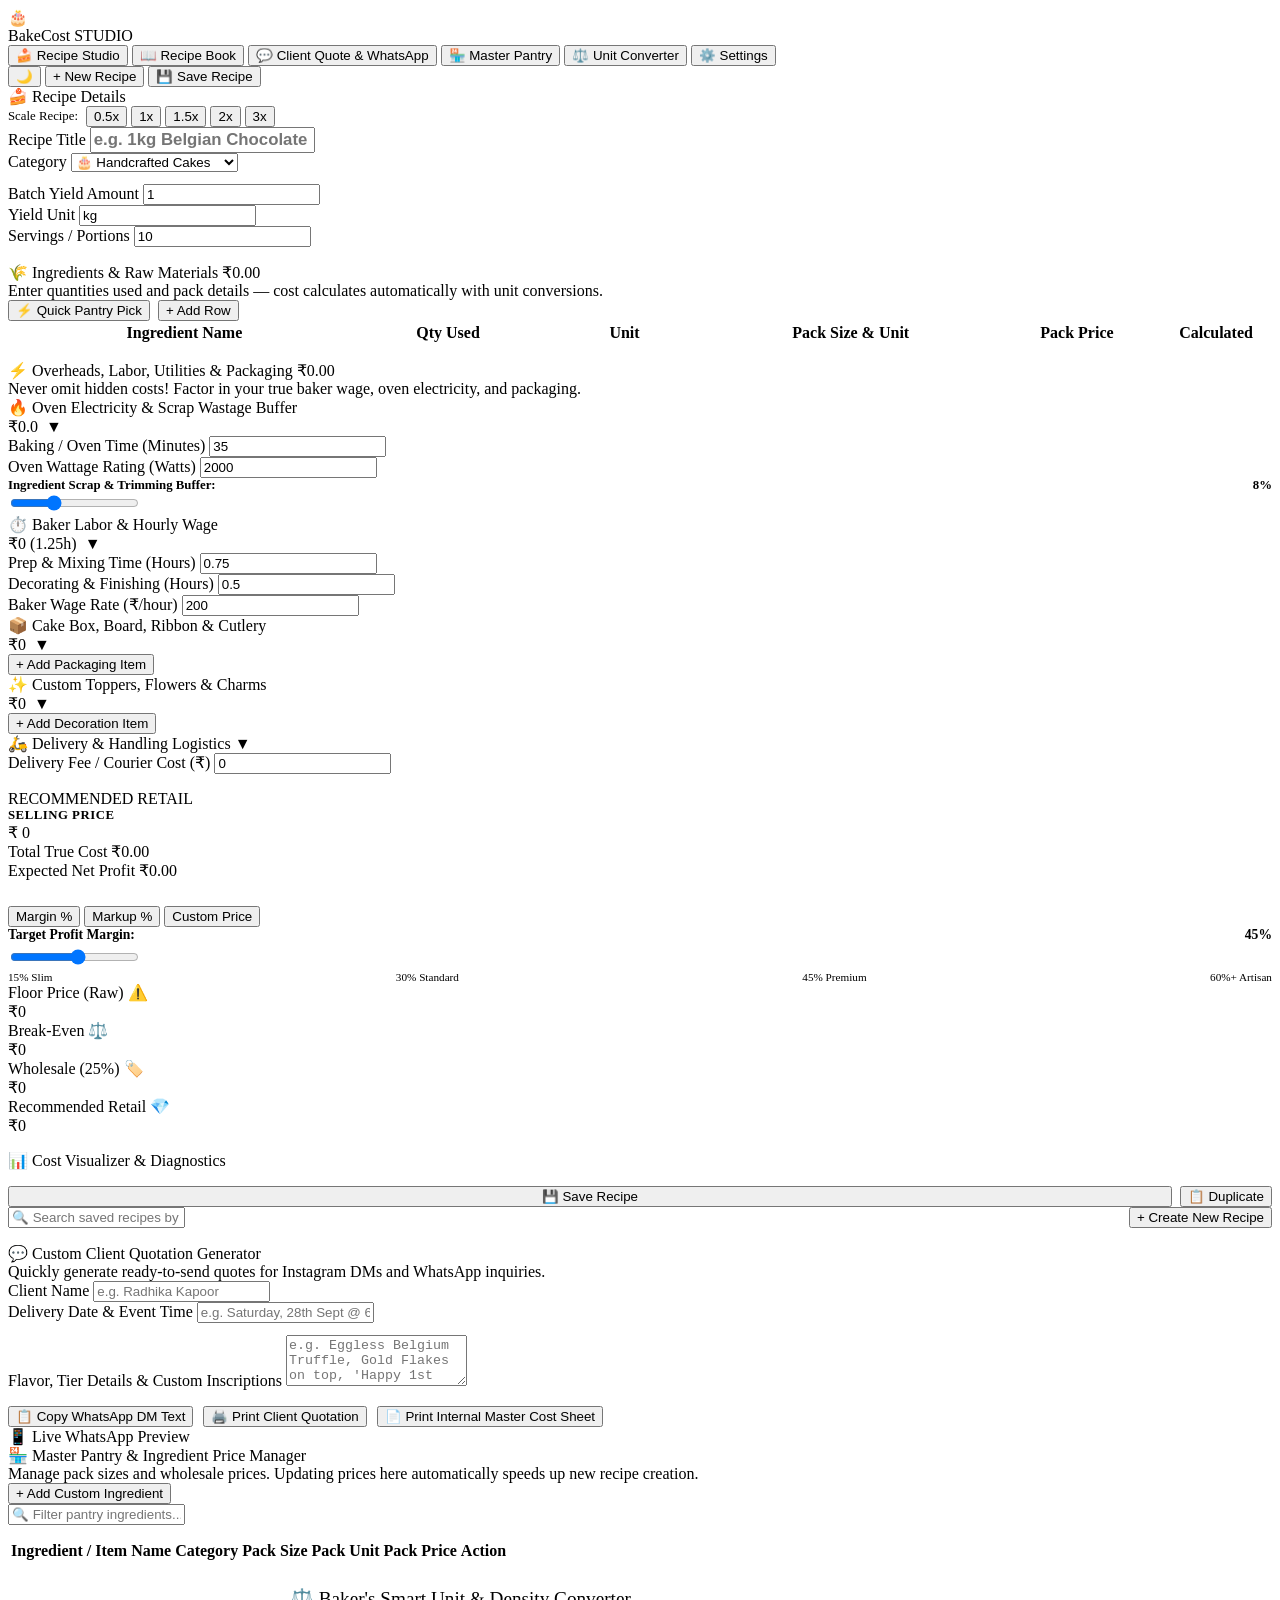
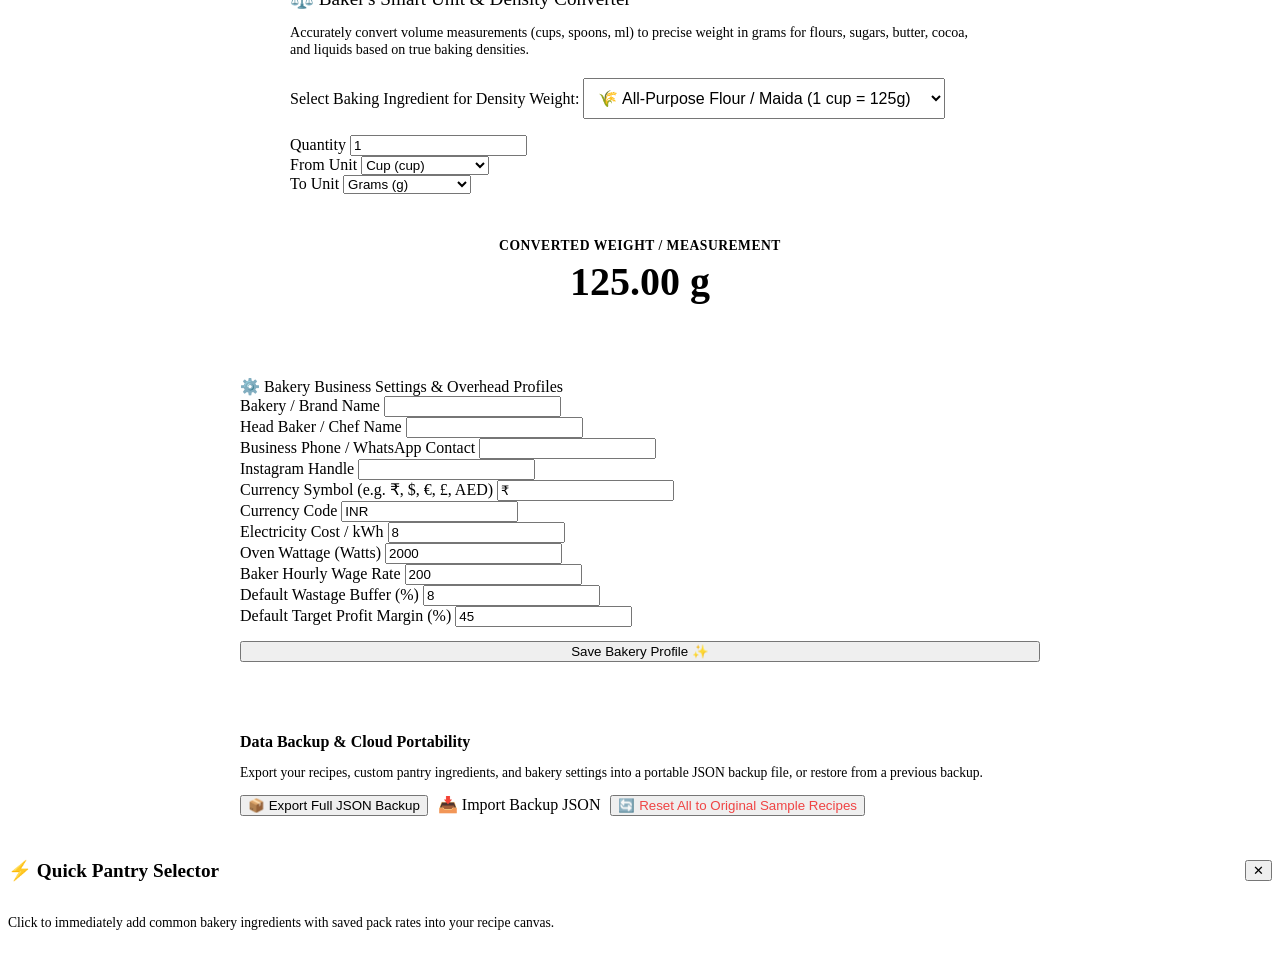
==== dashboard.html @ b23ea41e "Add dashboard.html" ====
<!DOCTYPE html>
<html lang="en">
<head>
  <meta charset="UTF-8">
  <meta name="viewport" content="width=device-width, initial-scale=1.0">
  <title>BakeCost — Smart Costing & Pricing Studio for Home Bakers</title>
  <link rel="stylesheet" href="css/style.css">
  <link rel="stylesheet" href="css/components.css">
  <link rel="stylesheet" href="css/animations.css">
  <link rel="icon" type="image/png" href="assets/icons/icon32.png">
</head>
<body>
  <div class="app-container">
    <!-- Header -->
    <header class="app-header">
      <div class="brand">
        <div class="brand-icon">🎂</div>
        <div>
          <div class="brand-title">
            BakeCost
            <span class="brand-badge">STUDIO</span>
          </div>
        </div>
      </div>

      <!-- Navigation Tabs -->
      <nav class="nav-tabs">
        <button class="nav-tab-btn active" data-tab="studio">🍰 Recipe Studio</button>
        <button class="nav-tab-btn" data-tab="recipes">📖 Recipe Book</button>
        <button class="nav-tab-btn" data-tab="quotes">💬 Client Quote & WhatsApp</button>
        <button class="nav-tab-btn" data-tab="pantry">🏪 Master Pantry</button>
        <button class="nav-tab-btn" data-tab="converter">⚖️ Unit Converter</button>
        <button class="nav-tab-btn" data-tab="settings">⚙️ Settings</button>
      </nav>

      <div class="header-actions">
        <button type="button" class="btn btn-ghost btn-icon" id="theme-toggle-btn" title="Toggle Theme">🌙</button>
        <button type="button" class="btn btn-secondary" id="btn-new-recipe">+ New Recipe</button>
        <button type="button" class="btn btn-primary" id="btn-save-recipe">💾 Save Recipe</button>
      </div>
    </header>

    <!-- Main Content -->
    <main class="app-main">
      
      <!-- TAB 1: STUDIO (2-COLUMN FULL WORKSPACE) -->
      <section id="tab-studio" class="tab-panel active">
        <div class="studio-grid">
          
          <!-- LEFT COLUMN: RECIPE & INGREDIENT & OVERHEAD BUILDER -->
          <div class="studio-left-col">
            
            <!-- Recipe Meta Card -->
            <div class="card" style="margin-bottom: 16px;">
              <div class="card-header">
                <div class="card-title">
                  <span>🍰 Recipe Details</span>
                </div>
                <div style="display: flex; align-items: center; gap: 8px;">
                  <span style="font-size: 0.8rem; color: var(--text-muted);">Scale Recipe:</span>
                  <div class="scale-bar" style="margin-bottom: 0;">
                    <button type="button" class="scale-btn" data-scale="0.5">0.5x</button>
                    <button type="button" class="scale-btn active" data-scale="1">1x</button>
                    <button type="button" class="scale-btn" data-scale="1.5">1.5x</button>
                    <button type="button" class="scale-btn" data-scale="2">2x</button>
                    <button type="button" class="scale-btn" data-scale="3">3x</button>
                  </div>
                </div>
              </div>

              <div class="overhead-grid-2" style="margin-bottom: 12px;">
                <div class="form-group" style="margin-bottom: 0;">
                  <label class="form-label">Recipe Title</label>
                  <input type="text" id="recipe-name-input" class="form-control" style="font-weight: 700; font-size: 1.05rem;" placeholder="e.g. 1kg Belgian Chocolate Truffle Cake">
                </div>
                <div class="form-group" style="margin-bottom: 0;">
                  <label class="form-label">Category</label>
                  <select id="recipe-category-select" class="form-control">
                    <option value="Cakes">🎂 Handcrafted Cakes</option>
                    <option value="Cupcakes">🧁 Gourmet Cupcakes</option>
                    <option value="Brownies">🍫 Brownies & Blondies</option>
                    <option value="Cookies">🍪 Artisanal Cookies</option>
                    <option value="Breads">🍞 Sourdough & Breads</option>
                    <option value="Pastries">🥐 Pastries & Tarts</option>
                    <option value="Custom">✨ Custom Bakes</option>
                  </select>
                </div>
              </div>

              <div class="overhead-grid-3">
                <div class="form-group" style="margin-bottom: 0;">
                  <label class="form-label">Batch Yield Amount</label>
                  <input type="number" step="any" min="0.1" id="recipe-yield-amount" class="form-control" value="1">
                </div>
                <div class="form-group" style="margin-bottom: 0;">
                  <label class="form-label">Yield Unit</label>
                  <input type="text" id="recipe-yield-unit" class="form-control" value="kg" placeholder="e.g. kg, pcs, box">
                </div>
                <div class="form-group" style="margin-bottom: 0;">
                  <label class="form-label">Servings / Portions</label>
                  <input type="number" min="1" id="recipe-servings-count" class="form-control" value="10">
                </div>
              </div>
            </div>

            <!-- Ingredients Table Card -->
            <div class="card" style="margin-bottom: 16px;">
              <div class="card-header">
                <div>
                  <div class="card-title">
                    <span>🌾 Ingredients & Raw Materials</span>
                    <span class="badge badge-primary" id="stat-ingredients-cost">₹0.00</span>
                  </div>
                  <div class="card-subtitle">Enter quantities used and pack details — cost calculates automatically with unit conversions.</div>
                </div>
                <div style="display: flex; gap: 8px;">
                  <button type="button" class="btn btn-secondary btn-sm" id="btn-pantry-picker">⚡ Quick Pantry Pick</button>
                  <button type="button" class="btn btn-primary btn-sm" id="btn-add-ingredient">+ Add Row</button>
                </div>
              </div>

              <div class="ingredient-table-wrapper">
                <table class="ingredient-table">
                  <thead>
                    <tr>
                      <th style="width: 28%;">Ingredient Name</th>
                      <th style="width: 14%;">Qty Used</th>
                      <th style="width: 14%;">Unit</th>
                      <th style="width: 22%;">Pack Size & Unit</th>
                      <th style="width: 14%;">Pack Price</th>
                      <th class="text-right" style="width: 12%;">Calculated</th>
                      <th style="width: 6%;"></th>
                    </tr>
                  </thead>
                  <tbody id="ingredients-table-body"></tbody>
                </table>
              </div>
            </div>

            <!-- Overheads, Baking Energy, Labor & Packaging Accordion -->
            <div class="card" style="margin-bottom: 16px;">
              <div class="card-header">
                <div>
                  <div class="card-title">
                    <span>⚡ Overheads, Labor, Utilities & Packaging</span>
                    <span class="badge badge-gold" id="stat-overhead-cost">₹0.00</span>
                  </div>
                  <div class="card-subtitle">Never omit hidden costs! Factor in your true baker wage, oven electricity, and packaging.</div>
                </div>
              </div>

              <!-- Section 1: Oven Electricity & Wastage -->
              <div class="overhead-section">
                <div class="overhead-header">
                  <span>🔥 Oven Electricity & Scrap Wastage Buffer</span>
                  <div style="display: flex; align-items: center; gap: 8px;">
                    <span class="badge badge-blue" id="energy-cost-badge">₹0.0</span>
                    <span class="toggle-icon">▼</span>
                  </div>
                </div>
                <div class="overhead-content">
                  <div class="overhead-grid-2">
                    <div class="form-group">
                      <label class="form-label">Baking / Oven Time (Minutes)</label>
                      <input type="number" id="overhead-bake-time" class="form-control" value="35">
                    </div>
                    <div class="form-group">
                      <label class="form-label">Oven Wattage Rating (Watts)</label>
                      <input type="number" id="overhead-oven-watt" class="form-control" value="2000">
                    </div>
                  </div>
                  <div class="form-group" style="margin-bottom: 0;">
                    <div style="display: flex; justify-content: space-between; font-size: 0.8rem; font-weight: 600;">
                      <span>Ingredient Scrap & Trimming Buffer:</span>
                      <span id="overhead-wastage-val" style="color: var(--primary);">8%</span>
                    </div>
                    <input type="range" id="overhead-wastage" class="range-slider" min="0" max="25" value="8" step="1">
                  </div>
                </div>
              </div>

              <!-- Section 2: Baker Labor & Hourly Wage -->
              <div class="overhead-section">
                <div class="overhead-header">
                  <span>⏱️ Baker Labor & Hourly Wage</span>
                  <div style="display: flex; align-items: center; gap: 8px;">
                    <span class="badge badge-purple" id="labor-cost-badge">₹0 (1.25h)</span>
                    <span class="toggle-icon">▼</span>
                  </div>
                </div>
                <div class="overhead-content">
                  <div class="overhead-grid-3">
                    <div class="form-group">
                      <label class="form-label">Prep & Mixing Time (Hours)</label>
                      <input type="number" step="0.25" id="overhead-prep-time" class="form-control" value="0.75">
                    </div>
                    <div class="form-group">
                      <label class="form-label">Decorating & Finishing (Hours)</label>
                      <input type="number" step="0.25" id="overhead-dec-time" class="form-control" value="0.5">
                    </div>
                    <div class="form-group">
                      <label class="form-label">Baker Wage Rate (₹/hour)</label>
                      <input type="number" id="overhead-labor-rate" class="form-control" value="200">
                    </div>
                  </div>
                </div>
              </div>

              <!-- Section 3: Packaging & Presentation -->
              <div class="overhead-section">
                <div class="overhead-header">
                  <span>📦 Cake Box, Board, Ribbon & Cutlery</span>
                  <div style="display: flex; align-items: center; gap: 8px;">
                    <span class="badge badge-gold" id="pkg-cost-badge">₹0</span>
                    <span class="toggle-icon">▼</span>
                  </div>
                </div>
                <div class="overhead-content">
                  <div id="packaging-list-container"></div>
                  <button type="button" class="btn btn-secondary btn-sm" id="btn-add-pkg">+ Add Packaging Item</button>
                </div>
              </div>

              <!-- Section 4: Special Decorations & Toppers -->
              <div class="overhead-section">
                <div class="overhead-header">
                  <span>✨ Custom Toppers, Flowers & Charms</span>
                  <div style="display: flex; align-items: center; gap: 8px;">
                    <span class="badge badge-emerald" id="dec-cost-badge">₹0</span>
                    <span class="toggle-icon">▼</span>
                  </div>
                </div>
                <div class="overhead-content">
                  <div id="decorations-list-container"></div>
                  <button type="button" class="btn btn-secondary btn-sm" id="btn-add-dec">+ Add Decoration Item</button>
                </div>
              </div>

              <!-- Section 5: Delivery & Travel Logistics -->
              <div class="overhead-section">
                <div class="overhead-header">
                  <span>🛵 Delivery & Handling Logistics</span>
                  <span class="toggle-icon">▼</span>
                </div>
                <div class="overhead-content">
                  <div class="form-group" style="margin-bottom: 0;">
                    <label class="form-label">Delivery Fee / Courier Cost (₹)</label>
                    <input type="number" id="overhead-delivery-cost" class="form-control" value="0" placeholder="0.00">
                  </div>
                </div>
              </div>

            </div>

          </div>

          <!-- RIGHT COLUMN: PRICING ENGINE, PROFIT MARGINS, CHARTS & INSIGHTS -->
          <div class="studio-right-col" style="position: sticky; top: 75px;">
            
            <!-- Hero Pricing & Profit Strategy Card -->
            <div class="pricing-hero-card" style="margin-bottom: 16px;">
              <div class="badge badge-primary pricing-hero-badge">RECOMMENDED RETAIL</div>
              
              <div style="font-size: 0.8rem; font-weight: 700; color: var(--text-secondary); text-transform: uppercase; letter-spacing: 0.5px;">
                Selling Price
              </div>

              <div class="selling-price-display">
                <span class="price-currency">₹</span>
                <span class="price-number" id="hero-selling-price">0</span>
              </div>

              <div id="hero-price-unit-sub" class="price-unit-sub"></div>

              <!-- Stat Pill Grid -->
              <div class="stat-pill-grid">
                <div class="stat-pill">
                  <span class="stat-pill-label">Total True Cost</span>
                  <span class="stat-pill-value" id="stat-total-cost">₹0.00</span>
                </div>
                <div class="stat-pill">
                  <span class="stat-pill-label">Expected Net Profit</span>
                  <span class="stat-pill-value profit-green" id="stat-net-profit">₹0.00</span>
                </div>
              </div>

              <!-- Profit Margin & Strategy Slider -->
              <div style="margin-top: 14px; border-top: 1px dashed var(--border-color); padding-top: 12px;">
                <div class="strategy-tabs">
                  <button type="button" class="strategy-tab active" data-strategy="margin">Margin %</button>
                  <button type="button" class="strategy-tab" data-strategy="markup">Markup %</button>
                  <button type="button" class="strategy-tab" data-strategy="custom">Custom Price</button>
                </div>

                <div id="strategy-margin-group">
                  <div style="display: flex; justify-content: space-between; font-size: 0.85rem; font-weight: 600; margin-bottom: 4px;">
                    <span>Target Profit Margin:</span>
                    <span id="margin-slider-value" style="color: var(--primary); font-weight: 800;">45%</span>
                  </div>
                  <input type="range" id="margin-slider" class="range-slider" min="5" max="80" value="45" step="1">
                  <div style="display: flex; justify-content: space-between; font-size: 0.7rem; color: var(--text-muted); margin-top: 2px;">
                    <span>15% Slim</span>
                    <span>30% Standard</span>
                    <span>45% Premium</span>
                    <span>60%+ Artisan</span>
                  </div>
                </div>

                <div id="strategy-markup-group" style="display: none;">
                  <div style="display: flex; justify-content: space-between; font-size: 0.85rem; font-weight: 600; margin-bottom: 4px;">
                    <span>Target Markup on Cost:</span>
                    <span id="markup-slider-value" style="color: var(--primary); font-weight: 800;">80%</span>
                  </div>
                  <input type="range" id="markup-slider" class="range-slider" min="10" max="250" value="80" step="5">
                </div>

                <div id="strategy-custom-group" style="display: none;">
                  <div style="display: flex; align-items: center; gap: 8px;">
                    <span style="font-size: 0.85rem; font-weight: 600;">Custom Price:</span>
                    <input type="number" id="custom-price-input" class="form-control" placeholder="₹0.00">
                  </div>
                </div>
              </div>

              <!-- Tiered Price Comparisons -->
              <div class="tiered-price-grid">
                <div class="tier-card">
                  <div class="tier-title"><span>Floor Price (Raw)</span> <span>⚠️</span></div>
                  <div class="tier-price" id="tier-floor-price">₹0</div>
                </div>
                <div class="tier-card">
                  <div class="tier-title"><span>Break-Even</span> <span>⚖️</span></div>
                  <div class="tier-price" id="tier-breakeven-price">₹0</div>
                </div>
                <div class="tier-card">
                  <div class="tier-title"><span>Wholesale (25%)</span> <span>🏷️</span></div>
                  <div class="tier-price" id="tier-wholesale-price">₹0</div>
                </div>
                <div class="tier-card" style="border-color: var(--primary); background: var(--primary-subtle);">
                  <div class="tier-title" style="color: var(--primary);"><span>Recommended Retail</span> <span>💎</span></div>
                  <div class="tier-price" id="tier-retail-price" style="color: var(--primary);">₹0</div>
                </div>
              </div>

            </div>

            <!-- Cost Breakdown Visualizer & Health Diagnostic Card -->
            <div class="card" style="margin-bottom: 16px;">
              <div class="card-header">
                <div class="card-title"><span>📊 Cost Visualizer & Diagnostics</span></div>
              </div>

              <div id="cost-donut-container"></div>
              <div id="margin-gauge-container"></div>
              <div id="business-insights-container"></div>
            </div>

            <!-- Quick Studio Action Buttons -->
            <div style="display: flex; gap: 8px; flex-wrap: wrap;">
              <button type="button" class="btn btn-primary" style="flex: 1;" id="btn-save-recipe">💾 Save Recipe</button>
              <button type="button" class="btn btn-secondary" id="btn-duplicate-recipe">📋 Duplicate</button>
            </div>

          </div>

        </div>
      </section>

      <!-- TAB 2: RECIPE BOOK -->
      <section id="tab-recipes" class="tab-panel">
        <div class="card" style="margin-bottom: 16px;">
          <div style="display: flex; justify-content: space-between; align-items: center; gap: 12px;">
            <input type="text" id="search-recipes-input" class="form-control" style="max-width: 400px;" placeholder="🔍 Search saved recipes by name or category...">
            <button type="button" class="btn btn-primary" id="btn-new-recipe-tab">+ Create New Recipe</button>
          </div>
        </div>
        <div class="recipe-book-grid" id="recipes-grid-container"></div>
      </section>

      <!-- TAB 3: WHATSAPP QUOTE & CLIENT INVOICE -->
      <section id="tab-quotes" class="tab-panel">
        <div class="studio-grid">
          <div class="card">
            <div class="card-header">
              <div class="card-title"><span>💬 Custom Client Quotation Generator</span></div>
              <div class="card-subtitle">Quickly generate ready-to-send quotes for Instagram DMs and WhatsApp inquiries.</div>
            </div>

            <div class="overhead-grid-2" style="margin-bottom: 12px;">
              <div class="form-group">
                <label class="form-label">Client Name</label>
                <input type="text" id="quote-client-name" class="form-control" placeholder="e.g. Radhika Kapoor">
              </div>
              <div class="form-group">
                <label class="form-label">Delivery Date & Event Time</label>
                <input type="text" id="quote-delivery-date" class="form-control" placeholder="e.g. Saturday, 28th Sept @ 6:00 PM">
              </div>
            </div>

            <div class="form-group">
              <label class="form-label">Flavor, Tier Details & Custom Inscriptions</label>
              <textarea id="quote-notes" class="form-control" rows="3" placeholder="e.g. Eggless Belgium Truffle, Gold Flakes on top, 'Happy 1st Birthday Aadhya' chocolate plaque included."></textarea>
            </div>

            <div style="display: flex; gap: 10px; margin-top: 16px; flex-wrap: wrap;">
              <button type="button" class="btn btn-success btn-lg" id="btn-copy-whatsapp">📋 Copy WhatsApp DM Text</button>
              <button type="button" class="btn btn-secondary" id="btn-print-client-quote">🖨️ Print Client Quotation</button>
              <button type="button" class="btn btn-secondary" id="btn-print-cost-sheet">📄 Print Internal Master Cost Sheet</button>
            </div>
          </div>

          <div>
            <div class="card">
              <div class="card-header">
                <div class="card-title"><span>📱 Live WhatsApp Preview</span></div>
              </div>
              <div id="whatsapp-preview-box" class="whatsapp-chat-preview"></div>
            </div>
          </div>
        </div>
      </section>

      <!-- TAB 4: MASTER PANTRY -->
      <section id="tab-pantry" class="tab-panel">
        <div class="card">
          <div class="card-header">
            <div>
              <div class="card-title"><span>🏪 Master Pantry & Ingredient Price Manager</span></div>
              <div class="card-subtitle">Manage pack sizes and wholesale prices. Updating prices here automatically speeds up new recipe creation.</div>
            </div>
            <button type="button" class="btn btn-primary btn-sm" id="btn-add-pantry-custom">+ Add Custom Ingredient</button>
          </div>

          <input type="text" id="search-pantry-input" class="form-control" style="margin-bottom: 14px; max-width: 400px;" placeholder="🔍 Filter pantry ingredients...">

          <div class="ingredient-table-wrapper">
            <table class="ingredient-table">
              <thead>
                <tr>
                  <th>Ingredient / Item Name</th>
                  <th>Category</th>
                  <th>Pack Size</th>
                  <th>Pack Unit</th>
                  <th>Pack Price</th>
                  <th class="text-right">Action</th>
                </tr>
              </thead>
              <tbody id="pantry-manager-tbody"></tbody>
            </table>
          </div>
        </div>
      </section>

      <!-- TAB 5: UNIT CONVERTER -->
      <section id="tab-converter" class="tab-panel">
        <div class="card" style="max-width: 700px; margin: 0 auto; padding: 24px;">
          <div class="card-title" style="font-size: 1.2rem; margin-bottom: 12px;">⚖️ Baker's Smart Unit & Density Converter</div>
          <p style="font-size: 0.88rem; color: var(--text-muted); margin-bottom: 20px;">
            Accurately convert volume measurements (cups, spoons, ml) to precise weight in grams for flours, sugars, butter, cocoa, and liquids based on true baking densities.
          </p>

          <div class="form-group" style="margin-bottom: 16px;">
            <label class="form-label">Select Baking Ingredient for Density Weight:</label>
            <select id="conv-ingredient" class="form-control" style="font-size: 1rem; padding: 10px;">
              <option value="all purpose flour">🌾 All-Purpose Flour / Maida (1 cup = 125g)</option>
              <option value="cake flour">🌾 Cake Flour (1 cup = 115g)</option>
              <option value="almond flour">🌾 Almond Flour (1 cup = 96g)</option>
              <option value="granulated sugar">🍬 Granulated / Castor Sugar (1 cup = 200g)</option>
              <option value="powdered sugar">🍬 Icing / Powdered Sugar (1 cup = 120g)</option>
              <option value="brown sugar">🍬 Brown Sugar (1 cup = 220g)</option>
              <option value="butter">🧈 Butter (1 cup = 227g)</option>
              <option value="cocoa powder">🍫 Cocoa Powder (1 cup = 100g)</option>
              <option value="milk">🥛 Milk / Liquids (1 cup = 240ml)</option>
              <option value="oil">🌻 Neutral Vegetable Oil (1 cup = 218g)</option>
              <option value="baking powder">🧪 Baking Powder (1 tsp = ~4g)</option>
            </select>
          </div>

          <div class="overhead-grid-3" style="align-items: center; margin-bottom: 20px;">
            <div class="form-group" style="margin-bottom: 0;">
              <label class="form-label">Quantity</label>
              <input type="number" id="conv-amount" class="form-control" value="1" step="any">
            </div>
            <div class="form-group" style="margin-bottom: 0;">
              <label class="form-label">From Unit</label>
              <select id="conv-from-unit" class="form-control">
                <option value="cup" selected>Cup (cup)</option>
                <option value="tbsp">Tablespoon (tbsp)</option>
                <option value="tsp">Teaspoon (tsp)</option>
                <option value="g">Grams (g)</option>
                <option value="kg">Kilograms (kg)</option>
                <option value="ml">Milliliters (ml)</option>
                <option value="oz">Ounces (oz)</option>
                <option value="lb">Pounds (lb)</option>
              </select>
            </div>
            <div class="form-group" style="margin-bottom: 0;">
              <label class="form-label">To Unit</label>
              <select id="conv-to-unit" class="form-control">
                <option value="g" selected>Grams (g)</option>
                <option value="cup">Cup (cup)</option>
                <option value="tbsp">Tablespoon (tbsp)</option>
                <option value="tsp">Teaspoon (tsp)</option>
                <option value="ml">Milliliters (ml)</option>
                <option value="oz">Ounces (oz)</option>
              </select>
            </div>
          </div>

          <div style="background: var(--primary-subtle); border: 2px solid var(--primary); border-radius: var(--radius-lg); padding: 24px; text-align: center;">
            <div style="font-size: 0.85rem; color: var(--primary); font-weight: 700; text-transform: uppercase; letter-spacing: 0.5px;">Converted Weight / Measurement</div>
            <div id="conv-result-val" style="font-size: 2.5rem; font-weight: 800; color: var(--primary); font-family: var(--font-heading); margin-top: 4px;">
              125.00 g
            </div>
          </div>
        </div>
      </section>

      <!-- TAB 6: SETTINGS -->
      <section id="tab-settings" class="tab-panel">
        <div class="card" style="max-width: 800px; margin: 0 auto; padding: 24px;">
          <div class="card-header">
            <div class="card-title"><span>⚙️ Bakery Business Settings & Overhead Profiles</span></div>
          </div>

          <form id="bakery-settings-form">
            <div class="overhead-grid-2">
              <div class="form-group">
                <label class="form-label">Bakery / Brand Name</label>
                <input type="text" id="set-bakery-name" class="form-control" required>
              </div>
              <div class="form-group">
                <label class="form-label">Head Baker / Chef Name</label>
                <input type="text" id="set-baker-name" class="form-control">
              </div>
            </div>

            <div class="overhead-grid-2">
              <div class="form-group">
                <label class="form-label">Business Phone / WhatsApp Contact</label>
                <input type="text" id="set-contact-phone" class="form-control">
              </div>
              <div class="form-group">
                <label class="form-label">Instagram Handle</label>
                <input type="text" id="set-instagram" class="form-control">
              </div>
            </div>

            <div class="overhead-grid-2">
              <div class="form-group">
                <label class="form-label">Currency Symbol (e.g. ₹, $, €, £, AED)</label>
                <input type="text" id="set-currency-symbol" class="form-control" value="₹">
              </div>
              <div class="form-group">
                <label class="form-label">Currency Code</label>
                <input type="text" id="set-currency-code" class="form-control" value="INR">
              </div>
            </div>

            <div class="overhead-grid-3">
              <div class="form-group">
                <label class="form-label">Electricity Cost / kWh</label>
                <input type="number" step="any" id="set-electricity-rate" class="form-control" value="8">
              </div>
              <div class="form-group">
                <label class="form-label">Oven Wattage (Watts)</label>
                <input type="number" id="set-oven-wattage" class="form-control" value="2000">
              </div>
              <div class="form-group">
                <label class="form-label">Baker Hourly Wage Rate</label>
                <input type="number" id="set-hourly-rate" class="form-control" value="200">
              </div>
            </div>

            <div class="overhead-grid-2">
              <div class="form-group">
                <label class="form-label">Default Wastage Buffer (%)</label>
                <input type="number" id="set-default-wastage" class="form-control" value="8">
              </div>
              <div class="form-group">
                <label class="form-label">Default Target Profit Margin (%)</label>
                <input type="number" id="set-default-margin" class="form-control" value="45">
              </div>
            </div>

            <button type="submit" class="btn btn-primary btn-lg" style="margin-top: 14px; width: 100%;">Save Bakery Profile ✨</button>
          </form>

          <div style="margin-top: 30px; border-top: 1px solid var(--border-color); padding-top: 20px;">
            <h4 style="margin-bottom: 10px;">Data Backup & Cloud Portability</h4>
            <p style="font-size: 0.85rem; color: var(--text-muted); margin-bottom: 14px;">
              Export your recipes, custom pantry ingredients, and bakery settings into a portable JSON backup file, or restore from a previous backup.
            </p>
            <div style="display: flex; gap: 10px; flex-wrap: wrap;">
              <button type="button" class="btn btn-secondary" id="btn-export-backup">📦 Export Full JSON Backup</button>
              <label class="btn btn-secondary" style="margin-bottom: 0; cursor: pointer;">
                📥 Import Backup JSON
                <input type="file" id="import-file-input" accept=".json" style="display: none;">
              </label>
              <button type="button" class="btn btn-ghost" id="btn-reset-defaults" style="color: #ef4444;">🔄 Reset All to Original Sample Recipes</button>
            </div>
          </div>
        </div>
      </section>

    </main>
  </div>

  <!-- PANTRY PICKER MODAL -->
  <div class="modal-overlay" id="pantry-picker-modal">
    <div class="modal-content">
      <div style="display: flex; justify-content: space-between; align-items: center; margin-bottom: 14px;">
        <h3 style="font-size: 1.2rem;">⚡ Quick Pantry Selector</h3>
        <button type="button" class="btn btn-ghost btn-sm btn-icon" id="btn-close-pantry-modal">✕</button>
      </div>
      <p style="font-size: 0.85rem; color: var(--text-muted); margin-bottom: 14px;">Click to immediately add common bakery ingredients with saved pack rates into your recipe canvas.</p>
      <div id="modal-pantry-list" style="max-height: 420px; overflow-y: auto;"></div>
    </div>
  </div>

  <!-- JavaScript Modules -->
  <script src="js/units.js"></script>
  <script src="js/pantry.js"></script>
  <script src="js/storage.js"></script>
  <script src="js/calculator.js"></script>
  <script src="js/visualizer.js"></script>
  <script src="js/quote-generator.js"></script>
  <script src="js/app.js"></script>
  <script>
    document.getElementById('btn-new-recipe-tab')?.addEventListener('click', () => {
      App.createNewRecipe();
      App.switchTab('studio');
      App.renderStudio();
    });
  </script>
</body>
</html>
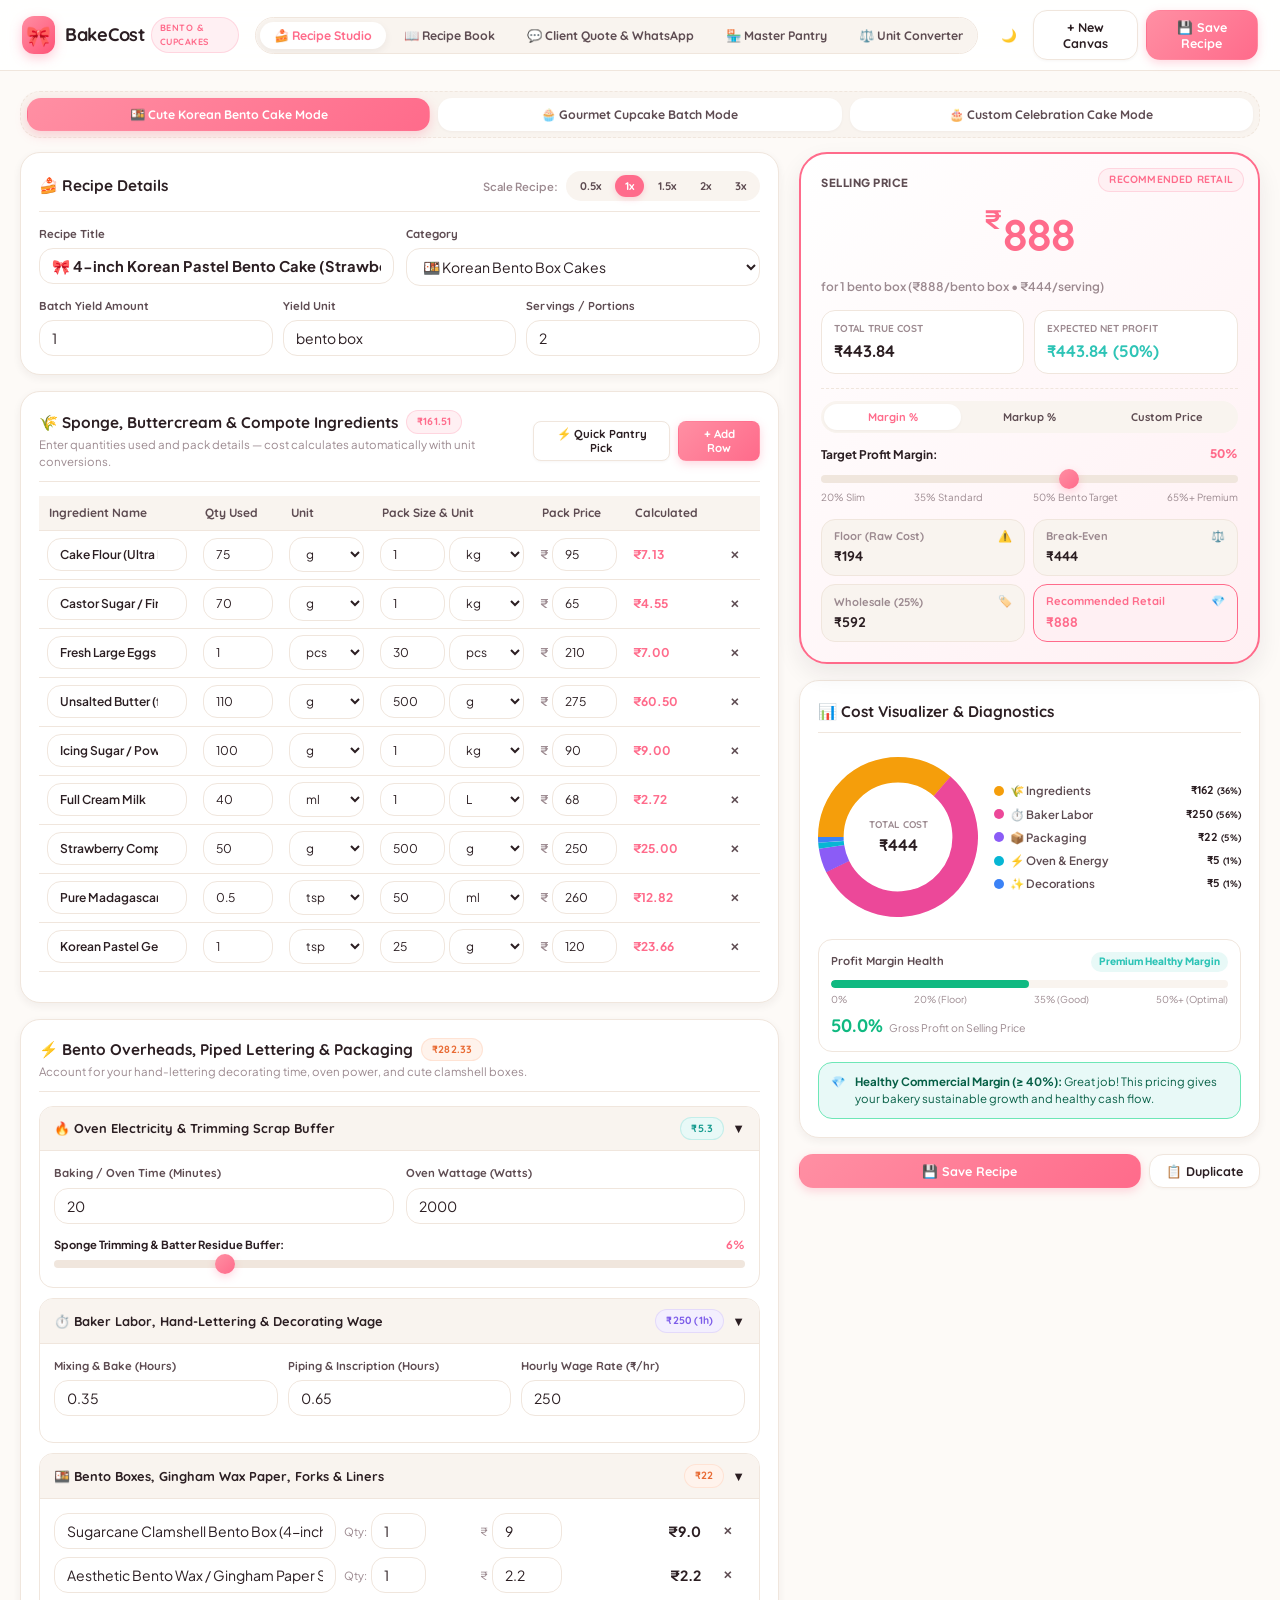
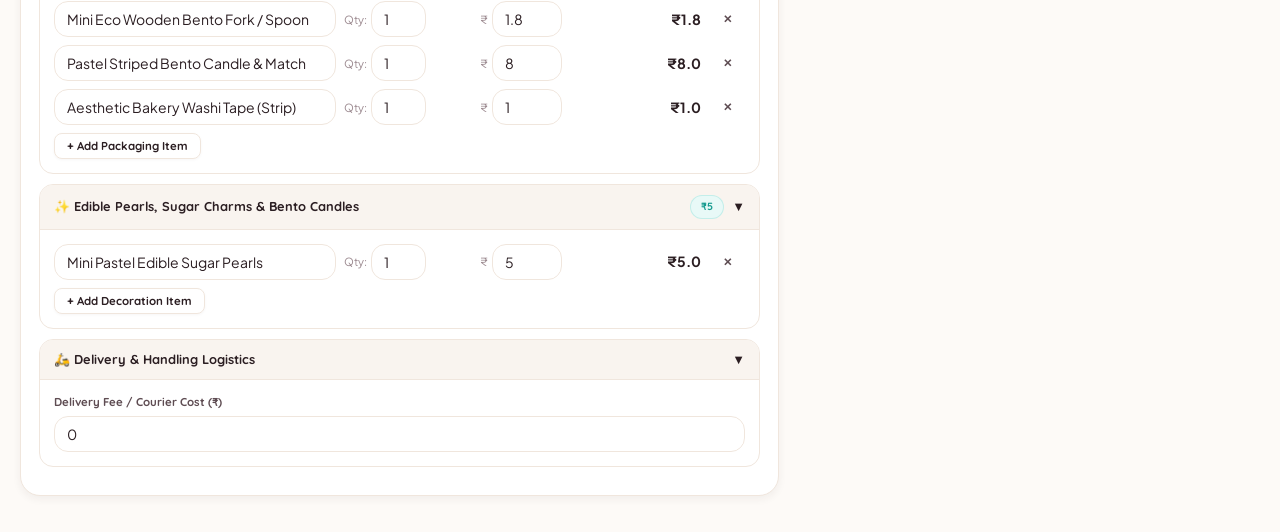
==== commit 21e17cb3: "Add Cute Korean Bento Cake & Cupcake styles, presets, and pastel UI" ====
--- a/dashboard.html
+++ b/dashboard.html
@@ -3,7 +3,7 @@
 <head>
   <meta charset="UTF-8">
   <meta name="viewport" content="width=device-width, initial-scale=1.0">
-  <title>BakeCost — Smart Costing & Pricing Studio for Home Bakers</title>
+  <title>BakeCost — Cute Bento Cake & Cupcake Costing Studio</title>
   <link rel="stylesheet" href="css/style.css">
   <link rel="stylesheet" href="css/components.css">
   <link rel="stylesheet" href="css/animations.css">
@@ -14,11 +14,11 @@
     <!-- Header -->
     <header class="app-header">
       <div class="brand">
-        <div class="brand-icon">🎂</div>
+        <div class="brand-icon">🎀</div>
         <div>
           <div class="brand-title">
             BakeCost
-            <span class="brand-badge">STUDIO</span>
+            <span class="brand-badge">BENTO & CUPCAKES</span>
           </div>
         </div>
       </div>
@@ -35,8 +35,8 @@
 
       <div class="header-actions">
         <button type="button" class="btn btn-ghost btn-icon" id="theme-toggle-btn" title="Toggle Theme">🌙</button>
-        <button type="button" class="btn btn-secondary" id="btn-new-recipe">+ New Recipe</button>
-        <button type="button" class="btn btn-primary" id="btn-save-recipe">💾 Save Recipe</button>
+        <button type="button" class="btn btn-secondary" id="btn-new-recipe">+ New Canvas</button>
+        <button type="button" class="btn btn-primary btn-save-recipe">💾 Save Recipe</button>
       </div>
     </header>
 
@@ -45,6 +45,14 @@
       
       <!-- TAB 1: STUDIO (2-COLUMN FULL WORKSPACE) -->
       <section id="tab-studio" class="tab-panel active">
+        
+        <!-- Style Switcher Presets -->
+        <div class="style-preset-selector">
+          <button type="button" class="style-preset-btn active" data-style="bento">🍱 Cute Korean Bento Cake Mode</button>
+          <button type="button" class="style-preset-btn" data-style="cupcakes">🧁 Gourmet Cupcake Batch Mode</button>
+          <button type="button" class="style-preset-btn" data-style="celebration">🎂 Custom Celebration Cake Mode</button>
+        </div>
+
         <div class="studio-grid">
           
           <!-- LEFT COLUMN: RECIPE & INGREDIENT & OVERHEAD BUILDER -->
@@ -57,7 +65,7 @@
                   <span>🍰 Recipe Details</span>
                 </div>
                 <div style="display: flex; align-items: center; gap: 8px;">
-                  <span style="font-size: 0.8rem; color: var(--text-muted);">Scale Recipe:</span>
+                  <span style="font-size: 0.8rem; color: var(--text-muted); font-weight: 600;">Scale Recipe:</span>
                   <div class="scale-bar" style="margin-bottom: 0;">
                     <button type="button" class="scale-btn" data-scale="0.5">0.5x</button>
                     <button type="button" class="scale-btn active" data-scale="1">1x</button>
@@ -71,18 +79,17 @@
               <div class="overhead-grid-2" style="margin-bottom: 12px;">
                 <div class="form-group" style="margin-bottom: 0;">
                   <label class="form-label">Recipe Title</label>
-                  <input type="text" id="recipe-name-input" class="form-control" style="font-weight: 700; font-size: 1.05rem;" placeholder="e.g. 1kg Belgian Chocolate Truffle Cake">
+                  <input type="text" id="recipe-name-input" class="form-control" style="font-weight: 700; font-size: 1.05rem;" placeholder="e.g. 4-inch Korean Pastel Bento Cake">
                 </div>
                 <div class="form-group" style="margin-bottom: 0;">
                   <label class="form-label">Category</label>
                   <select id="recipe-category-select" class="form-control">
-                    <option value="Cakes">🎂 Handcrafted Cakes</option>
-                    <option value="Cupcakes">🧁 Gourmet Cupcakes</option>
-                    <option value="Brownies">🍫 Brownies & Blondies</option>
+                    <option value="Bento Cakes">🍱 Korean Bento Box Cakes</option>
+                    <option value="Cupcakes">🧁 Gourmet Swirl Cupcakes</option>
+                    <option value="Cakes">🎂 Handcrafted Celebration Cakes</option>
+                    <option value="Brownies">🍫 Fudgy Brownies & Blondies</option>
                     <option value="Cookies">🍪 Artisanal Cookies</option>
-                    <option value="Breads">🍞 Sourdough & Breads</option>
-                    <option value="Pastries">🥐 Pastries & Tarts</option>
-                    <option value="Custom">✨ Custom Bakes</option>
+                    <option value="Custom">✨ Custom Handcrafted Bakes</option>
                   </select>
                 </div>
               </div>
@@ -94,11 +101,11 @@
                 </div>
                 <div class="form-group" style="margin-bottom: 0;">
                   <label class="form-label">Yield Unit</label>
-                  <input type="text" id="recipe-yield-unit" class="form-control" value="kg" placeholder="e.g. kg, pcs, box">
+                  <input type="text" id="recipe-yield-unit" class="form-control" value="bento box" placeholder="e.g. bento box, cupcakes, kg">
                 </div>
                 <div class="form-group" style="margin-bottom: 0;">
                   <label class="form-label">Servings / Portions</label>
-                  <input type="number" min="1" id="recipe-servings-count" class="form-control" value="10">
+                  <input type="number" min="1" id="recipe-servings-count" class="form-control" value="2">
                 </div>
               </div>
             </div>
@@ -108,7 +115,7 @@
               <div class="card-header">
                 <div>
                   <div class="card-title">
-                    <span>🌾 Ingredients & Raw Materials</span>
+                    <span>🌾 Sponge, Buttercream & Compote Ingredients</span>
                     <span class="badge badge-primary" id="stat-ingredients-cost">₹0.00</span>
                   </div>
                   <div class="card-subtitle">Enter quantities used and pack details — cost calculates automatically with unit conversions.</div>
@@ -142,19 +149,19 @@
               <div class="card-header">
                 <div>
                   <div class="card-title">
-                    <span>⚡ Overheads, Labor, Utilities & Packaging</span>
-                    <span class="badge badge-gold" id="stat-overhead-cost">₹0.00</span>
-                  </div>
-                  <div class="card-subtitle">Never omit hidden costs! Factor in your true baker wage, oven electricity, and packaging.</div>
+                    <span>⚡ Bento Overheads, Piped Lettering & Packaging</span>
+                    <span class="badge badge-peach" id="stat-overhead-cost">₹0.00</span>
+                  </div>
+                  <div class="card-subtitle">Account for your hand-lettering decorating time, oven power, and cute clamshell boxes.</div>
                 </div>
               </div>
 
               <!-- Section 1: Oven Electricity & Wastage -->
               <div class="overhead-section">
                 <div class="overhead-header">
-                  <span>🔥 Oven Electricity & Scrap Wastage Buffer</span>
+                  <span>🔥 Oven Electricity & Trimming Scrap Buffer</span>
                   <div style="display: flex; align-items: center; gap: 8px;">
-                    <span class="badge badge-blue" id="energy-cost-badge">₹0.0</span>
+                    <span class="badge badge-mint" id="energy-cost-badge">₹0.0</span>
                     <span class="toggle-icon">▼</span>
                   </div>
                 </div>
@@ -162,19 +169,19 @@
                   <div class="overhead-grid-2">
                     <div class="form-group">
                       <label class="form-label">Baking / Oven Time (Minutes)</label>
-                      <input type="number" id="overhead-bake-time" class="form-control" value="35">
+                      <input type="number" id="overhead-bake-time" class="form-control" value="20">
                     </div>
                     <div class="form-group">
-                      <label class="form-label">Oven Wattage Rating (Watts)</label>
+                      <label class="form-label">Oven Wattage (Watts)</label>
                       <input type="number" id="overhead-oven-watt" class="form-control" value="2000">
                     </div>
                   </div>
                   <div class="form-group" style="margin-bottom: 0;">
-                    <div style="display: flex; justify-content: space-between; font-size: 0.8rem; font-weight: 600;">
-                      <span>Ingredient Scrap & Trimming Buffer:</span>
-                      <span id="overhead-wastage-val" style="color: var(--primary);">8%</span>
+                    <div style="display: flex; justify-content: space-between; font-size: 0.8rem; font-weight: 700;">
+                      <span>Sponge Trimming & Batter Residue Buffer:</span>
+                      <span id="overhead-wastage-val" style="color: var(--primary);">6%</span>
                     </div>
-                    <input type="range" id="overhead-wastage" class="range-slider" min="0" max="25" value="8" step="1">
+                    <input type="range" id="overhead-wastage" class="range-slider" min="0" max="25" value="6" step="1">
                   </div>
                 </div>
               </div>
@@ -182,36 +189,36 @@
               <!-- Section 2: Baker Labor & Hourly Wage -->
               <div class="overhead-section">
                 <div class="overhead-header">
-                  <span>⏱️ Baker Labor & Hourly Wage</span>
+                  <span>⏱️ Baker Labor, Hand-Lettering & Decorating Wage</span>
                   <div style="display: flex; align-items: center; gap: 8px;">
-                    <span class="badge badge-purple" id="labor-cost-badge">₹0 (1.25h)</span>
+                    <span class="badge badge-lavender" id="labor-cost-badge">₹0</span>
                     <span class="toggle-icon">▼</span>
                   </div>
                 </div>
                 <div class="overhead-content">
                   <div class="overhead-grid-3">
                     <div class="form-group">
-                      <label class="form-label">Prep & Mixing Time (Hours)</label>
-                      <input type="number" step="0.25" id="overhead-prep-time" class="form-control" value="0.75">
+                      <label class="form-label">Mixing & Bake (Hours)</label>
+                      <input type="number" step="0.25" id="overhead-prep-time" class="form-control" value="0.35">
                     </div>
                     <div class="form-group">
-                      <label class="form-label">Decorating & Finishing (Hours)</label>
-                      <input type="number" step="0.25" id="overhead-dec-time" class="form-control" value="0.5">
+                      <label class="form-label">Piping & Inscription (Hours)</label>
+                      <input type="number" step="0.25" id="overhead-dec-time" class="form-control" value="0.65">
                     </div>
                     <div class="form-group">
-                      <label class="form-label">Baker Wage Rate (₹/hour)</label>
-                      <input type="number" id="overhead-labor-rate" class="form-control" value="200">
+                      <label class="form-label">Hourly Wage Rate (₹/hr)</label>
+                      <input type="number" id="overhead-labor-rate" class="form-control" value="250">
                     </div>
                   </div>
                 </div>
               </div>
 
-              <!-- Section 3: Packaging & Presentation -->
+              <!-- Section 3: Bento Box & Cupcake Packaging -->
               <div class="overhead-section">
                 <div class="overhead-header">
-                  <span>📦 Cake Box, Board, Ribbon & Cutlery</span>
+                  <span>🍱 Bento Boxes, Gingham Wax Paper, Forks & Liners</span>
                   <div style="display: flex; align-items: center; gap: 8px;">
-                    <span class="badge badge-gold" id="pkg-cost-badge">₹0</span>
+                    <span class="badge badge-peach" id="pkg-cost-badge">₹0</span>
                     <span class="toggle-icon">▼</span>
                   </div>
                 </div>
@@ -221,12 +228,12 @@
                 </div>
               </div>
 
-              <!-- Section 4: Special Decorations & Toppers -->
+              <!-- Section 4: Special Decorations, Pearls & Bento Candles -->
               <div class="overhead-section">
                 <div class="overhead-header">
-                  <span>✨ Custom Toppers, Flowers & Charms</span>
+                  <span>✨ Edible Pearls, Sugar Charms & Bento Candles</span>
                   <div style="display: flex; align-items: center; gap: 8px;">
-                    <span class="badge badge-emerald" id="dec-cost-badge">₹0</span>
+                    <span class="badge badge-mint" id="dec-cost-badge">₹0</span>
                     <span class="toggle-icon">▼</span>
                   </div>
                 </div>
@@ -261,7 +268,7 @@
             <div class="pricing-hero-card" style="margin-bottom: 16px;">
               <div class="badge badge-primary pricing-hero-badge">RECOMMENDED RETAIL</div>
               
-              <div style="font-size: 0.8rem; font-weight: 700; color: var(--text-secondary); text-transform: uppercase; letter-spacing: 0.5px;">
+              <div style="font-size: 0.8rem; font-weight: 800; color: var(--text-secondary); text-transform: uppercase; letter-spacing: 0.5px;">
                 Selling Price
               </div>
 
@@ -293,30 +300,30 @@
                 </div>
 
                 <div id="strategy-margin-group">
-                  <div style="display: flex; justify-content: space-between; font-size: 0.85rem; font-weight: 600; margin-bottom: 4px;">
+                  <div style="display: flex; justify-content: space-between; font-size: 0.85rem; font-weight: 700; margin-bottom: 4px;">
                     <span>Target Profit Margin:</span>
-                    <span id="margin-slider-value" style="color: var(--primary); font-weight: 800;">45%</span>
-                  </div>
-                  <input type="range" id="margin-slider" class="range-slider" min="5" max="80" value="45" step="1">
+                    <span id="margin-slider-value" style="color: var(--primary); font-weight: 800;">50%</span>
+                  </div>
+                  <input type="range" id="margin-slider" class="range-slider" min="5" max="80" value="50" step="1">
                   <div style="display: flex; justify-content: space-between; font-size: 0.7rem; color: var(--text-muted); margin-top: 2px;">
-                    <span>15% Slim</span>
-                    <span>30% Standard</span>
-                    <span>45% Premium</span>
-                    <span>60%+ Artisan</span>
+                    <span>20% Slim</span>
+                    <span>35% Standard</span>
+                    <span>50% Bento Target</span>
+                    <span>65%+ Premium</span>
                   </div>
                 </div>
 
                 <div id="strategy-markup-group" style="display: none;">
-                  <div style="display: flex; justify-content: space-between; font-size: 0.85rem; font-weight: 600; margin-bottom: 4px;">
+                  <div style="display: flex; justify-content: space-between; font-size: 0.85rem; font-weight: 700; margin-bottom: 4px;">
                     <span>Target Markup on Cost:</span>
-                    <span id="markup-slider-value" style="color: var(--primary); font-weight: 800;">80%</span>
-                  </div>
-                  <input type="range" id="markup-slider" class="range-slider" min="10" max="250" value="80" step="5">
+                    <span id="markup-slider-value" style="color: var(--primary); font-weight: 800;">100%</span>
+                  </div>
+                  <input type="range" id="markup-slider" class="range-slider" min="10" max="250" value="100" step="5">
                 </div>
 
                 <div id="strategy-custom-group" style="display: none;">
                   <div style="display: flex; align-items: center; gap: 8px;">
-                    <span style="font-size: 0.85rem; font-weight: 600;">Custom Price:</span>
+                    <span style="font-size: 0.85rem; font-weight: 700;">Custom Price:</span>
                     <input type="number" id="custom-price-input" class="form-control" placeholder="₹0.00">
                   </div>
                 </div>
@@ -325,7 +332,7 @@
               <!-- Tiered Price Comparisons -->
               <div class="tiered-price-grid">
                 <div class="tier-card">
-                  <div class="tier-title"><span>Floor Price (Raw)</span> <span>⚠️</span></div>
+                  <div class="tier-title"><span>Floor (Raw Cost)</span> <span>⚠️</span></div>
                   <div class="tier-price" id="tier-floor-price">₹0</div>
                 </div>
                 <div class="tier-card">
@@ -336,7 +343,7 @@
                   <div class="tier-title"><span>Wholesale (25%)</span> <span>🏷️</span></div>
                   <div class="tier-price" id="tier-wholesale-price">₹0</div>
                 </div>
-                <div class="tier-card" style="border-color: var(--primary); background: var(--primary-subtle);">
+                <div class="tier-card" style="border-color: var(--primary); background: var(--bento-pink-bg);">
                   <div class="tier-title" style="color: var(--primary);"><span>Recommended Retail</span> <span>💎</span></div>
                   <div class="tier-price" id="tier-retail-price" style="color: var(--primary);">₹0</div>
                 </div>
@@ -357,8 +364,8 @@
 
             <!-- Quick Studio Action Buttons -->
             <div style="display: flex; gap: 8px; flex-wrap: wrap;">
-              <button type="button" class="btn btn-primary" style="flex: 1;" id="btn-save-recipe">💾 Save Recipe</button>
-              <button type="button" class="btn btn-secondary" id="btn-duplicate-recipe">📋 Duplicate</button>
+              <button type="button" class="btn btn-primary btn-save-recipe" style="flex: 1;">💾 Save Recipe</button>
+              <button type="button" class="btn btn-secondary btn-duplicate-recipe">📋 Duplicate</button>
             </div>
 
           </div>
@@ -370,7 +377,7 @@
       <section id="tab-recipes" class="tab-panel">
         <div class="card" style="margin-bottom: 16px;">
           <div style="display: flex; justify-content: space-between; align-items: center; gap: 12px;">
-            <input type="text" id="search-recipes-input" class="form-control" style="max-width: 400px;" placeholder="🔍 Search saved recipes by name or category...">
+            <input type="text" id="search-recipes-input" class="form-control" style="max-width: 400px;" placeholder="🔍 Search bento cakes, cupcakes and recipes...">
             <button type="button" class="btn btn-primary" id="btn-new-recipe-tab">+ Create New Recipe</button>
           </div>
         </div>
@@ -383,23 +390,23 @@
           <div class="card">
             <div class="card-header">
               <div class="card-title"><span>💬 Custom Client Quotation Generator</span></div>
-              <div class="card-subtitle">Quickly generate ready-to-send quotes for Instagram DMs and WhatsApp inquiries.</div>
+              <div class="card-subtitle">Quickly generate ready-to-send quotes for Instagram DMs and WhatsApp inquiries with custom message piping.</div>
             </div>
 
             <div class="overhead-grid-2" style="margin-bottom: 12px;">
               <div class="form-group">
                 <label class="form-label">Client Name</label>
-                <input type="text" id="quote-client-name" class="form-control" placeholder="e.g. Radhika Kapoor">
+                <input type="text" id="quote-client-name" class="form-control" placeholder="e.g. Jenny Kim">
               </div>
               <div class="form-group">
                 <label class="form-label">Delivery Date & Event Time</label>
-                <input type="text" id="quote-delivery-date" class="form-control" placeholder="e.g. Saturday, 28th Sept @ 6:00 PM">
+                <input type="text" id="quote-delivery-date" class="form-control" placeholder="e.g. Saturday, 28th Sept @ 5:00 PM">
               </div>
             </div>
 
             <div class="form-group">
-              <label class="form-label">Flavor, Tier Details & Custom Inscriptions</label>
-              <textarea id="quote-notes" class="form-control" rows="3" placeholder="e.g. Eggless Belgium Truffle, Gold Flakes on top, 'Happy 1st Birthday Aadhya' chocolate plaque included."></textarea>
+              <label class="form-label">💌 Custom Piped Lettering / Inscription on Bento Cake</label>
+              <textarea id="quote-notes" class="form-control" rows="3" placeholder="e.g. 'Happy 21st Minji' in pastel lilac with vintage shell border and matching heart candles."></textarea>
             </div>
 
             <div style="display: flex; gap: 10px; margin-top: 16px; flex-wrap: wrap;">
@@ -425,19 +432,19 @@
         <div class="card">
           <div class="card-header">
             <div>
-              <div class="card-title"><span>🏪 Master Pantry & Ingredient Price Manager</span></div>
-              <div class="card-subtitle">Manage pack sizes and wholesale prices. Updating prices here automatically speeds up new recipe creation.</div>
-            </div>
-            <button type="button" class="btn btn-primary btn-sm" id="btn-add-pantry-custom">+ Add Custom Ingredient</button>
-          </div>
-
-          <input type="text" id="search-pantry-input" class="form-control" style="margin-bottom: 14px; max-width: 400px;" placeholder="🔍 Filter pantry ingredients...">
+              <div class="card-title"><span>🏪 Master Pantry & Bento Supply Database</span></div>
+              <div class="card-subtitle">Manage pack sizes and wholesale prices for clamshell boxes, wax papers, tulip liners, and ingredients.</div>
+            </div>
+            <button type="button" class="btn btn-primary btn-sm" id="btn-add-pantry-custom">+ Add Custom Item</button>
+          </div>
+
+          <input type="text" id="search-pantry-input" class="form-control" style="margin-bottom: 14px; max-width: 400px;" placeholder="🔍 Filter pantry supplies...">
 
           <div class="ingredient-table-wrapper">
             <table class="ingredient-table">
               <thead>
                 <tr>
-                  <th>Ingredient / Item Name</th>
+                  <th>Ingredient / Packaging Item Name</th>
                   <th>Category</th>
                   <th>Pack Size</th>
                   <th>Pack Unit</th>
@@ -462,8 +469,8 @@
           <div class="form-group" style="margin-bottom: 16px;">
             <label class="form-label">Select Baking Ingredient for Density Weight:</label>
             <select id="conv-ingredient" class="form-control" style="font-size: 1rem; padding: 10px;">
+              <option value="cake flour">🌾 Cake Flour / Ultra Fine (1 cup = 115g)</option>
               <option value="all purpose flour">🌾 All-Purpose Flour / Maida (1 cup = 125g)</option>
-              <option value="cake flour">🌾 Cake Flour (1 cup = 115g)</option>
               <option value="almond flour">🌾 Almond Flour (1 cup = 96g)</option>
               <option value="granulated sugar">🍬 Granulated / Castor Sugar (1 cup = 200g)</option>
               <option value="powdered sugar">🍬 Icing / Powdered Sugar (1 cup = 120g)</option>
@@ -471,7 +478,6 @@
               <option value="butter">🧈 Butter (1 cup = 227g)</option>
               <option value="cocoa powder">🍫 Cocoa Powder (1 cup = 100g)</option>
               <option value="milk">🥛 Milk / Liquids (1 cup = 240ml)</option>
-              <option value="oil">🌻 Neutral Vegetable Oil (1 cup = 218g)</option>
               <option value="baking powder">🧪 Baking Powder (1 tsp = ~4g)</option>
             </select>
           </div>
@@ -510,7 +516,7 @@
           <div style="background: var(--primary-subtle); border: 2px solid var(--primary); border-radius: var(--radius-lg); padding: 24px; text-align: center;">
             <div style="font-size: 0.85rem; color: var(--primary); font-weight: 700; text-transform: uppercase; letter-spacing: 0.5px;">Converted Weight / Measurement</div>
             <div id="conv-result-val" style="font-size: 2.5rem; font-weight: 800; color: var(--primary); font-family: var(--font-heading); margin-top: 4px;">
-              125.00 g
+              115.00 g
             </div>
           </div>
         </div>
@@ -520,13 +526,13 @@
       <section id="tab-settings" class="tab-panel">
         <div class="card" style="max-width: 800px; margin: 0 auto; padding: 24px;">
           <div class="card-header">
-            <div class="card-title"><span>⚙️ Bakery Business Settings & Overhead Profiles</span></div>
+            <div class="card-title"><span>⚙️ Bento Bakery Profile & Overhead Settings</span></div>
           </div>
 
           <form id="bakery-settings-form">
             <div class="overhead-grid-2">
               <div class="form-group">
-                <label class="form-label">Bakery / Brand Name</label>
+                <label class="form-label">Bakery Brand Name</label>
                 <input type="text" id="set-bakery-name" class="form-control" required>
               </div>
               <div class="form-group">
@@ -568,18 +574,18 @@
               </div>
               <div class="form-group">
                 <label class="form-label">Baker Hourly Wage Rate</label>
-                <input type="number" id="set-hourly-rate" class="form-control" value="200">
+                <input type="number" id="set-hourly-rate" class="form-control" value="250">
               </div>
             </div>
 
             <div class="overhead-grid-2">
               <div class="form-group">
                 <label class="form-label">Default Wastage Buffer (%)</label>
-                <input type="number" id="set-default-wastage" class="form-control" value="8">
+                <input type="number" id="set-default-wastage" class="form-control" value="6">
               </div>
               <div class="form-group">
                 <label class="form-label">Default Target Profit Margin (%)</label>
-                <input type="number" id="set-default-margin" class="form-control" value="45">
+                <input type="number" id="set-default-margin" class="form-control" value="50">
               </div>
             </div>
 
@@ -597,7 +603,7 @@
                 📥 Import Backup JSON
                 <input type="file" id="import-file-input" accept=".json" style="display: none;">
               </label>
-              <button type="button" class="btn btn-ghost" id="btn-reset-defaults" style="color: #ef4444;">🔄 Reset All to Original Sample Recipes</button>
+              <button type="button" class="btn btn-ghost" id="btn-reset-defaults" style="color: #ef4444;">🔄 Reset All to Original Sample Bento Cakes</button>
             </div>
           </div>
         </div>
@@ -613,7 +619,7 @@
         <h3 style="font-size: 1.2rem;">⚡ Quick Pantry Selector</h3>
         <button type="button" class="btn btn-ghost btn-sm btn-icon" id="btn-close-pantry-modal">✕</button>
       </div>
-      <p style="font-size: 0.85rem; color: var(--text-muted); margin-bottom: 14px;">Click to immediately add common bakery ingredients with saved pack rates into your recipe canvas.</p>
+      <p style="font-size: 0.85rem; color: var(--text-muted); margin-bottom: 14px;">Click to immediately add clamshell boxes, tulip liners, and ingredients with saved pack rates into your recipe canvas.</p>
       <div id="modal-pantry-list" style="max-height: 420px; overflow-y: auto;"></div>
     </div>
   </div>
@@ -628,7 +634,7 @@
   <script src="js/app.js"></script>
   <script>
     document.getElementById('btn-new-recipe-tab')?.addEventListener('click', () => {
-      App.createNewRecipe();
+      App.createNewRecipe('bento');
       App.switchTab('studio');
       App.renderStudio();
     });
--- a/css/style.css
+++ b/css/style.css
@@ -0,0 +1,326 @@
+/* ==========================================================================
+   BakeCost - Cute Bento Cake & Gourmet Cupcake Pastel Design System
+   ========================================================================== */
+
+@import url('https://fonts.googleapis.com/css2?family=Plus+Jakarta+Sans:wght@400;500;600;700;800&family=Quicksand:wght@500;600;700&family=Outfit:wght@400;500;600;700;800&display=swap');
+
+:root {
+  /* Cute Pastel & Bento Aesthetic Color Palette */
+  --primary: #ff6b8b;
+  --primary-hover: #ff5277;
+  --primary-active: #e63960;
+  --primary-subtle: #fff0f4;
+  --primary-glow: rgba(255, 107, 139, 0.28);
+
+  /* Kawaii Bento & Cupcake Pastels */
+  --bento-pink: #ff8fa3;
+  --bento-pink-bg: #fff0f3;
+  --bento-lavender: #a388ee;
+  --bento-lavender-bg: #f3effe;
+  --bento-peach: #ff9f76;
+  --bento-peach-bg: #fff3ec;
+  --bento-mint: #2ec4b6;
+  --bento-mint-bg: #e8f9f7;
+  --bento-butter: #f9c74f;
+  --bento-butter-bg: #fef9ea;
+  --bento-sky: #4ea8de;
+  --bento-sky-bg: #eaf4fc;
+  --bento-matcha: #68b684;
+  --bento-matcha-bg: #eef7f1;
+
+  /* Theme Backgrounds */
+  --bg-app: #fdfaf7;
+  --bg-card: #ffffff;
+  --bg-card-hover: #ffffff;
+  --bg-subtle: #f9f4ef;
+  --bg-input: #ffffff;
+  --border-color: #f0e6dd;
+  --border-focus: #ff6b8b;
+  --text-main: #2b1e22;
+  --text-secondary: #5e4c52;
+  --text-muted: #9c8a90;
+  --text-inverse: #ffffff;
+
+  /* Shadows */
+  --shadow-xs: 0 1px 3px rgba(43, 30, 34, 0.04);
+  --shadow-sm: 0 3px 8px rgba(43, 30, 34, 0.06);
+  --shadow-md: 0 10px 24px rgba(43, 30, 34, 0.08);
+  --shadow-lg: 0 18px 40px rgba(43, 30, 34, 0.12);
+  --shadow-glow: 0 8px 25px rgba(255, 107, 139, 0.25);
+
+  /* Soft Bubble Radii */
+  --radius-sm: 8px;
+  --radius-md: 14px;
+  --radius-lg: 20px;
+  --radius-xl: 28px;
+  --radius-full: 9999px;
+
+  /* Typography */
+  --font-heading: 'Quicksand', 'Outfit', sans-serif;
+  --font-body: 'Plus Jakarta Sans', sans-serif;
+
+  /* Glassmorphism */
+  --glass-bg: rgba(255, 255, 255, 0.88);
+  --glass-border: rgba(255, 255, 255, 0.7);
+  --glass-blur: blur(14px);
+
+  /* Transitions */
+  --transition-fast: 0.15s cubic-bezier(0.34, 1.56, 0.64, 1);
+  --transition-normal: 0.25s cubic-bezier(0.34, 1.56, 0.64, 1);
+}
+
+/* Dark Kawaii Bento Theme */
+[data-theme="dark"] {
+  --bg-app: #181215;
+  --bg-card: #241b20;
+  --bg-card-hover: #2b2026;
+  --bg-subtle: #30232b;
+  --bg-input: #1e151b;
+  --border-color: #3e2d37;
+  --border-focus: #ff7594;
+  --text-main: #fdf8fa;
+  --text-secondary: #e0d0d6;
+  --text-muted: #a49198;
+  --text-inverse: #181215;
+
+  --primary-subtle: #421e29;
+  --bento-pink-bg: #441d27;
+  --bento-lavender-bg: #2d2244;
+  --bento-peach-bg: #3d2216;
+  --bento-mint-bg: #14332f;
+  --bento-butter-bg: #3b2d10;
+  --bento-sky-bg: #132a3d;
+  --bento-matcha-bg: #193121;
+
+  --shadow-xs: 0 1px 3px rgba(0, 0, 0, 0.3);
+  --shadow-sm: 0 4px 10px rgba(0, 0, 0, 0.45);
+  --shadow-md: 0 12px 28px rgba(0, 0, 0, 0.6);
+  --shadow-lg: 0 22px 48px rgba(0, 0, 0, 0.75);
+  --shadow-glow: 0 8px 25px rgba(255, 107, 139, 0.35);
+
+  --glass-bg: rgba(36, 27, 32, 0.9);
+  --glass-border: rgba(255, 255, 255, 0.08);
+}
+
+/* Base Reset */
+*, *::before, *::after {
+  box-sizing: border-box;
+  margin: 0;
+  padding: 0;
+}
+
+html {
+  font-size: 14px;
+  scroll-behavior: smooth;
+}
+
+body {
+  font-family: var(--font-body);
+  background-color: var(--bg-app);
+  color: var(--text-main);
+  line-height: 1.5;
+  -webkit-font-smoothing: antialiased;
+  -moz-osx-font-smoothing: grayscale;
+  min-height: 100vh;
+  display: flex;
+  flex-direction: column;
+}
+
+h1, h2, h3, h4, h5, h6 {
+  font-family: var(--font-heading);
+  font-weight: 700;
+  color: var(--text-main);
+  line-height: 1.3;
+}
+
+a {
+  color: var(--primary);
+  text-decoration: none;
+  transition: color var(--transition-fast);
+}
+
+a:hover {
+  color: var(--primary-hover);
+}
+
+button, input, select, textarea {
+  font-family: inherit;
+  font-size: inherit;
+  color: inherit;
+}
+
+/* Scrollbars */
+::-webkit-scrollbar {
+  width: 6px;
+  height: 6px;
+}
+
+::-webkit-scrollbar-track {
+  background: var(--bg-app);
+}
+
+::-webkit-scrollbar-thumb {
+  background: var(--border-color);
+  border-radius: var(--radius-full);
+}
+
+::-webkit-scrollbar-thumb:hover {
+  background: var(--text-muted);
+}
+
+/* Layout Containers */
+.app-container {
+  display: flex;
+  flex-direction: column;
+  min-height: 100vh;
+}
+
+/* Top App Header */
+.app-header {
+  background: var(--glass-bg);
+  backdrop-filter: var(--glass-blur);
+  -webkit-backdrop-filter: var(--glass-blur);
+  border-bottom: 1px solid var(--border-color);
+  padding: 10px 22px;
+  position: sticky;
+  top: 0;
+  z-index: 100;
+  display: flex;
+  align-items: center;
+  justify-content: space-between;
+  gap: 16px;
+}
+
+.brand {
+  display: flex;
+  align-items: center;
+  gap: 10px;
+  user-select: none;
+}
+
+.brand-icon {
+  width: 38px;
+  height: 38px;
+  border-radius: 12px;
+  background: linear-gradient(135deg, #ff8fa3, #ff5277);
+  display: flex;
+  align-items: center;
+  justify-content: center;
+  font-size: 20px;
+  box-shadow: 0 4px 12px rgba(255, 107, 139, 0.35);
+  color: #fff;
+  transition: transform 0.2s ease;
+}
+
+.brand-icon:hover {
+  transform: rotate(-8deg) scale(1.08);
+}
+
+.brand-title {
+  font-size: 1.3rem;
+  font-weight: 800;
+  font-family: var(--font-heading);
+  letter-spacing: -0.3px;
+  color: var(--text-main);
+  display: flex;
+  align-items: center;
+  gap: 6px;
+}
+
+.brand-badge {
+  font-size: 0.65rem;
+  padding: 3px 8px;
+  border-radius: var(--radius-full);
+  background: var(--bento-pink-bg);
+  color: var(--primary);
+  font-weight: 800;
+  text-transform: uppercase;
+  letter-spacing: 0.5px;
+  border: 1px solid rgba(255, 107, 139, 0.2);
+}
+
+.header-actions {
+  display: flex;
+  align-items: center;
+  gap: 8px;
+}
+
+/* Navigation Tabs Bar */
+.nav-tabs {
+  display: flex;
+  align-items: center;
+  gap: 4px;
+  background: var(--bg-subtle);
+  padding: 4px;
+  border-radius: var(--radius-full);
+  border: 1px solid var(--border-color);
+  overflow-x: auto;
+}
+
+.nav-tab-btn {
+  display: flex;
+  align-items: center;
+  gap: 6px;
+  padding: 6px 14px;
+  border-radius: var(--radius-full);
+  border: none;
+  background: transparent;
+  color: var(--text-secondary);
+  font-weight: 700;
+  font-family: var(--font-heading);
+  font-size: 0.88rem;
+  cursor: pointer;
+  white-space: nowrap;
+  transition: all var(--transition-fast);
+}
+
+.nav-tab-btn:hover {
+  color: var(--text-main);
+  background: rgba(255, 107, 139, 0.08);
+}
+
+.nav-tab-btn.active {
+  background: var(--bg-card);
+  color: var(--primary);
+  box-shadow: var(--shadow-sm);
+}
+
+/* Main Content Area */
+.app-main {
+  flex: 1;
+  padding: 20px;
+  max-width: 1420px;
+  width: 100%;
+  margin: 0 auto;
+}
+
+/* Tab Panels */
+.tab-panel {
+  display: none;
+}
+
+.tab-panel.active {
+  display: block;
+  animation: fadeIn 0.25s ease-out;
+}
+
+/* Extension Popup Compact Tweaks */
+body.is-popup {
+  width: 620px;
+  min-height: 580px;
+  max-height: 600px;
+  overflow-y: auto;
+}
+
+body.is-popup .app-main {
+  padding: 12px;
+}
+
+body.is-popup .app-header {
+  padding: 8px 14px;
+}
+
+body.is-popup .nav-tab-btn {
+  padding: 5px 11px;
+  font-size: 0.82rem;
+}
--- a/css/components.css
+++ b/css/components.css
@@ -0,0 +1,825 @@
+/* ==========================================================================
+   BakeCost - Cute Bento & Cupcake UI Components, Styles & Presets
+   ========================================================================== */
+
+/* Quick Style Preset Switcher Bar */
+.style-preset-selector {
+  display: flex;
+  gap: 8px;
+  background: var(--bg-subtle);
+  padding: 6px;
+  border-radius: var(--radius-lg);
+  border: 1px dashed var(--border-color);
+  margin-bottom: 14px;
+}
+
+.style-preset-btn {
+  flex: 1;
+  display: flex;
+  align-items: center;
+  justify-content: center;
+  gap: 6px;
+  padding: 8px 12px;
+  border-radius: var(--radius-md);
+  border: 1px solid transparent;
+  background: var(--bg-card);
+  font-family: var(--font-heading);
+  font-weight: 700;
+  font-size: 0.88rem;
+  color: var(--text-secondary);
+  cursor: pointer;
+  transition: all var(--transition-fast);
+  box-shadow: var(--shadow-xs);
+}
+
+.style-preset-btn:hover {
+  transform: translateY(-2px);
+  color: var(--primary);
+  border-color: var(--primary-glow);
+}
+
+.style-preset-btn.active {
+  background: linear-gradient(135deg, var(--bento-pink), var(--primary));
+  color: #ffffff;
+  box-shadow: 0 4px 12px var(--primary-glow);
+}
+
+/* Buttons */
+.btn {
+  display: inline-flex;
+  align-items: center;
+  justify-content: center;
+  gap: 6px;
+  padding: 8px 16px;
+  border-radius: var(--radius-md);
+  font-family: var(--font-heading);
+  font-weight: 700;
+  font-size: 0.9rem;
+  border: 1px solid transparent;
+  cursor: pointer;
+  transition: all var(--transition-fast);
+  user-select: none;
+}
+
+.btn:active {
+  transform: scale(0.96);
+}
+
+.btn-primary {
+  background: linear-gradient(135deg, var(--bento-pink), var(--primary));
+  color: #ffffff;
+  box-shadow: 0 3px 10px var(--primary-glow);
+}
+
+.btn-primary:hover {
+  background: linear-gradient(135deg, var(--primary), var(--primary-hover));
+  box-shadow: 0 6px 16px var(--primary-glow);
+  transform: translateY(-1px);
+}
+
+.btn-secondary {
+  background: var(--bg-card);
+  color: var(--text-main);
+  border-color: var(--border-color);
+  box-shadow: var(--shadow-xs);
+}
+
+.btn-secondary:hover {
+  background: var(--bg-subtle);
+  border-color: var(--primary);
+  color: var(--primary);
+}
+
+.btn-success {
+  background: linear-gradient(135deg, #34d399, #10b981);
+  color: #ffffff;
+  box-shadow: 0 3px 10px rgba(16, 185, 129, 0.25);
+}
+
+.btn-success:hover {
+  background: #059669;
+  transform: translateY(-1px);
+}
+
+.btn-ghost {
+  background: transparent;
+  color: var(--text-secondary);
+}
+
+.btn-ghost:hover {
+  background: var(--bg-subtle);
+  color: var(--primary);
+}
+
+.btn-icon {
+  width: 36px;
+  height: 36px;
+  padding: 0;
+  border-radius: var(--radius-md);
+}
+
+.btn-sm {
+  padding: 5px 12px;
+  font-size: 0.82rem;
+  border-radius: var(--radius-sm);
+}
+
+.btn-lg {
+  padding: 12px 24px;
+  font-size: 1.05rem;
+  border-radius: var(--radius-lg);
+}
+
+/* Cute Pastel Badges */
+.badge {
+  display: inline-flex;
+  align-items: center;
+  gap: 4px;
+  padding: 3px 10px;
+  border-radius: var(--radius-full);
+  font-size: 0.75rem;
+  font-weight: 700;
+  font-family: var(--font-heading);
+  letter-spacing: 0.2px;
+}
+
+.badge-primary { background: var(--bento-pink-bg); color: var(--primary); border: 1px solid rgba(255, 107, 139, 0.2); }
+.badge-lavender { background: var(--bento-lavender-bg); color: #7c5ce9; border: 1px solid rgba(163, 136, 238, 0.2); }
+.badge-peach { background: var(--bento-peach-bg); color: #e86a33; border: 1px solid rgba(255, 159, 118, 0.2); }
+.badge-mint { background: var(--bento-mint-bg); color: #169b8f; border: 1px solid rgba(46, 196, 182, 0.2); }
+.badge-butter { background: var(--bento-butter-bg); color: #c48805; border: 1px solid rgba(249, 199, 79, 0.3); }
+.badge-matcha { background: var(--bento-matcha-bg); color: #43875b; border: 1px solid rgba(104, 182, 132, 0.2); }
+.badge-danger { background: #fee2e2; color: #b91c1c; border: 1px solid #fca5a5; }
+
+/* Cards & Bento Boxes */
+.card {
+  background: var(--bg-card);
+  border: 1px solid var(--border-color);
+  border-radius: var(--radius-lg);
+  padding: 18px;
+  box-shadow: var(--shadow-sm);
+  transition: all var(--transition-normal);
+}
+
+.card:hover {
+  box-shadow: var(--shadow-md);
+}
+
+.card-header {
+  display: flex;
+  align-items: center;
+  justify-content: space-between;
+  margin-bottom: 14px;
+  padding-bottom: 10px;
+  border-bottom: 1px solid var(--border-color);
+}
+
+.card-title {
+  font-size: 1.1rem;
+  font-weight: 700;
+  font-family: var(--font-heading);
+  display: flex;
+  align-items: center;
+  gap: 8px;
+}
+
+.card-subtitle {
+  font-size: 0.82rem;
+  color: var(--text-muted);
+  margin-top: 2px;
+}
+
+/* Studio Layout */
+.studio-grid {
+  display: grid;
+  grid-template-columns: 1.4fr 1fr;
+  gap: 20px;
+  align-items: start;
+}
+
+@media (max-width: 1024px) {
+  .studio-grid {
+    grid-template-columns: 1fr;
+  }
+}
+
+/* Forms & Inputs */
+.form-group {
+  margin-bottom: 12px;
+}
+
+.form-label {
+  display: block;
+  font-size: 0.82rem;
+  font-weight: 700;
+  font-family: var(--font-heading);
+  color: var(--text-secondary);
+  margin-bottom: 5px;
+}
+
+.form-control {
+  width: 100%;
+  padding: 8px 12px;
+  border-radius: var(--radius-md);
+  border: 1px solid var(--border-color);
+  background: var(--bg-input);
+  color: var(--text-main);
+  outline: none;
+  transition: all var(--transition-fast);
+}
+
+.form-control:focus {
+  border-color: var(--border-focus);
+  box-shadow: 0 0 0 3px var(--primary-glow);
+}
+
+/* Ingredients Table */
+.ingredient-table-wrapper {
+  overflow-x: auto;
+  margin-bottom: 12px;
+}
+
+.ingredient-table {
+  width: 100%;
+  border-collapse: collapse;
+  font-size: 0.86rem;
+}
+
+.ingredient-table th {
+  background: var(--bg-subtle);
+  color: var(--text-secondary);
+  font-weight: 700;
+  font-family: var(--font-heading);
+  text-align: left;
+  padding: 8px 10px;
+  border-bottom: 1px solid var(--border-color);
+}
+
+.ingredient-table td {
+  padding: 6px 8px;
+  border-bottom: 1px solid var(--border-color);
+  vertical-align: middle;
+}
+
+.ingredient-row:hover {
+  background-color: var(--bg-subtle);
+}
+
+.ing-name-input { font-weight: 600; min-width: 140px; }
+.ing-qty-input { width: 70px; }
+.ing-unit-select { width: 75px; }
+.ing-pack-input { width: 65px; }
+.ing-cost-display { font-weight: 700; color: var(--primary); white-space: nowrap; }
+
+/* Overheads Accordions */
+.overhead-section {
+  border: 1px solid var(--border-color);
+  border-radius: var(--radius-md);
+  margin-bottom: 10px;
+  overflow: hidden;
+  background: var(--bg-card);
+}
+
+.overhead-header {
+  display: flex;
+  align-items: center;
+  justify-content: space-between;
+  padding: 10px 14px;
+  cursor: pointer;
+  background: var(--bg-subtle);
+  user-select: none;
+  font-weight: 700;
+  font-family: var(--font-heading);
+  font-size: 0.92rem;
+}
+
+.overhead-header:hover {
+  background: rgba(255, 107, 139, 0.05);
+}
+
+.overhead-content {
+  padding: 14px;
+  border-top: 1px solid var(--border-color);
+}
+
+.overhead-grid-2 {
+  display: grid;
+  grid-template-columns: 1fr 1fr;
+  gap: 12px;
+}
+
+.overhead-grid-3 {
+  display: grid;
+  grid-template-columns: 1fr 1fr 1fr;
+  gap: 10px;
+}
+
+/* Scaling Bar */
+.scale-bar {
+  display: flex;
+  align-items: center;
+  gap: 4px;
+  background: var(--bg-subtle);
+  padding: 4px;
+  border-radius: var(--radius-full);
+}
+
+.scale-btn {
+  padding: 4px 10px;
+  border-radius: var(--radius-full);
+  border: none;
+  background: transparent;
+  font-weight: 700;
+  font-family: var(--font-heading);
+  font-size: 0.8rem;
+  cursor: pointer;
+  color: var(--text-secondary);
+}
+
+.scale-btn.active {
+  background: var(--primary);
+  color: #fff;
+  box-shadow: 0 2px 6px var(--primary-glow);
+}
+
+/* Hero Pricing Card */
+.pricing-hero-card {
+  background: linear-gradient(135deg, var(--bg-card), var(--bento-pink-bg));
+  border: 2px solid var(--primary);
+  border-radius: var(--radius-xl);
+  padding: 20px;
+  box-shadow: var(--shadow-md);
+  position: relative;
+  overflow: hidden;
+}
+
+.pricing-hero-badge {
+  position: absolute;
+  top: 14px;
+  right: 14px;
+}
+
+.selling-price-display {
+  margin: 10px 0;
+  text-align: center;
+}
+
+.price-currency {
+  font-size: 1.8rem;
+  font-weight: 700;
+  color: var(--primary);
+  vertical-align: top;
+}
+
+.price-number {
+  font-size: 3.2rem;
+  font-weight: 800;
+  font-family: var(--font-heading);
+  color: var(--primary);
+  letter-spacing: -1px;
+}
+
+.price-unit-sub {
+  font-size: 0.85rem;
+  color: var(--text-muted);
+  font-weight: 600;
+}
+
+/* Stat Pill Grid */
+.stat-pill-grid {
+  display: grid;
+  grid-template-columns: 1fr 1fr;
+  gap: 10px;
+  margin: 14px 0;
+}
+
+.stat-pill {
+  background: var(--bg-card);
+  border: 1px solid var(--border-color);
+  padding: 10px 12px;
+  border-radius: var(--radius-md);
+  display: flex;
+  flex-direction: column;
+}
+
+.stat-pill-label {
+  font-size: 0.72rem;
+  color: var(--text-muted);
+  font-weight: 700;
+  font-family: var(--font-heading);
+  text-transform: uppercase;
+}
+
+.stat-pill-value {
+  font-size: 1.2rem;
+  font-weight: 800;
+  font-family: var(--font-heading);
+  margin-top: 2px;
+}
+
+.stat-pill-value.profit-green {
+  color: var(--bento-mint);
+}
+
+/* Strategy Tabs */
+.strategy-tabs {
+  display: flex;
+  background: var(--bg-subtle);
+  padding: 3px;
+  border-radius: var(--radius-full);
+  margin-bottom: 12px;
+}
+
+.strategy-tab {
+  flex: 1;
+  text-align: center;
+  padding: 6px 4px;
+  font-size: 0.8rem;
+  font-weight: 700;
+  font-family: var(--font-heading);
+  border-radius: var(--radius-full);
+  border: none;
+  background: transparent;
+  cursor: pointer;
+  color: var(--text-secondary);
+}
+
+.strategy-tab.active {
+  background: var(--bg-card);
+  color: var(--primary);
+  box-shadow: var(--shadow-xs);
+}
+
+/* Sliders */
+.range-slider {
+  -webkit-appearance: none;
+  appearance: none;
+  width: 100%;
+  height: 8px;
+  border-radius: var(--radius-full);
+  background: var(--border-color);
+  outline: none;
+}
+
+.range-slider::-webkit-slider-thumb {
+  -webkit-appearance: none;
+  appearance: none;
+  width: 20px;
+  height: 20px;
+  border-radius: 50%;
+  background: linear-gradient(135deg, var(--bento-pink), var(--primary));
+  cursor: pointer;
+  box-shadow: 0 3px 8px var(--primary-glow);
+  transition: transform var(--transition-fast);
+}
+
+.range-slider::-webkit-slider-thumb:hover {
+  transform: scale(1.2);
+}
+
+/* Tiered Price Comparison Cards */
+.tiered-price-grid {
+  display: grid;
+  grid-template-columns: 1fr 1fr;
+  gap: 8px;
+  margin-top: 14px;
+}
+
+.tier-card {
+  padding: 8px 12px;
+  background: var(--bg-subtle);
+  border: 1px solid var(--border-color);
+  border-radius: var(--radius-md);
+  font-size: 0.8rem;
+}
+
+.tier-title {
+  color: var(--text-muted);
+  font-weight: 700;
+  font-family: var(--font-heading);
+  display: flex;
+  justify-content: space-between;
+}
+
+.tier-price {
+  font-size: 1rem;
+  font-weight: 800;
+  font-family: var(--font-heading);
+  color: var(--text-main);
+  margin-top: 2px;
+}
+
+/* Donut Chart Visualizer */
+.donut-chart-wrapper {
+  display: flex;
+  align-items: center;
+  gap: 16px;
+  padding: 10px 0;
+}
+
+@media (max-width: 480px) {
+  .donut-chart-wrapper {
+    flex-direction: column;
+  }
+}
+
+.donut-svg-holder {
+  position: relative;
+  width: 160px;
+  height: 160px;
+  flex-shrink: 0;
+}
+
+.donut-svg {
+  width: 100%;
+  height: 100%;
+  transform: rotate(-90deg);
+}
+
+.donut-center-text {
+  position: absolute;
+  top: 50%;
+  left: 50%;
+  transform: translate(-50%, -50%);
+  text-align: center;
+}
+
+.donut-center-label {
+  font-size: 0.7rem;
+  color: var(--text-muted);
+  text-transform: uppercase;
+  font-family: var(--font-heading);
+  font-weight: 700;
+  display: block;
+}
+
+.donut-center-amount {
+  font-size: 1.2rem;
+  font-weight: 800;
+  font-family: var(--font-heading);
+  color: var(--text-main);
+}
+
+.donut-legend {
+  flex: 1;
+  display: flex;
+  flex-direction: column;
+  gap: 6px;
+}
+
+.donut-legend-item {
+  display: flex;
+  align-items: center;
+  justify-content: space-between;
+  font-size: 0.82rem;
+}
+
+.legend-color-dot {
+  width: 10px;
+  height: 10px;
+  border-radius: 50%;
+  display: inline-block;
+  margin-right: 6px;
+}
+
+.legend-name {
+  color: var(--text-secondary);
+  font-weight: 600;
+  flex: 1;
+}
+
+.legend-value {
+  font-weight: 700;
+  font-family: var(--font-heading);
+  color: var(--text-main);
+}
+
+/* Margin Gauge Component */
+.margin-gauge-card {
+  padding: 12px;
+  background: var(--bg-card);
+  border: 1px solid var(--border-color);
+  border-radius: var(--radius-md);
+  margin-top: 12px;
+}
+
+.gauge-header {
+  display: flex;
+  justify-content: space-between;
+  align-items: center;
+  margin-bottom: 8px;
+}
+
+.gauge-title {
+  font-size: 0.82rem;
+  font-weight: 700;
+  font-family: var(--font-heading);
+  color: var(--text-secondary);
+}
+
+.gauge-badge {
+  font-size: 0.72rem;
+  font-weight: 800;
+  padding: 2px 8px;
+  border-radius: var(--radius-full);
+}
+
+.gauge-badge.optimal { background: var(--bento-mint-bg); color: var(--bento-mint); }
+.gauge-badge.healthy { background: var(--bento-sky-bg); color: var(--bento-sky); }
+.gauge-badge.moderate { background: var(--bento-butter-bg); color: #c48805; }
+.gauge-badge.critical { background: #fee2e2; color: #b91c1c; }
+
+.gauge-bar-track {
+  position: relative;
+  height: 8px;
+  background: var(--bg-subtle);
+  border-radius: var(--radius-full);
+  overflow: hidden;
+  margin-bottom: 4px;
+}
+
+.gauge-bar-fill {
+  height: 100%;
+  border-radius: var(--radius-full);
+  transition: width 0.4s ease-out, background-color 0.4s ease-out;
+}
+
+.gauge-scale-labels {
+  display: flex;
+  justify-content: space-between;
+  font-size: 0.68rem;
+  color: var(--text-muted);
+}
+
+.gauge-current-value {
+  display: flex;
+  align-items: baseline;
+  gap: 6px;
+  margin-top: 6px;
+}
+
+.gauge-current-value .val-num {
+  font-size: 1.3rem;
+  font-weight: 800;
+  font-family: var(--font-heading);
+}
+
+.gauge-current-value .val-desc {
+  font-size: 0.75rem;
+  color: var(--text-muted);
+}
+
+/* Diagnostic Alerts */
+.insight-alert {
+  display: flex;
+  align-items: flex-start;
+  gap: 10px;
+  padding: 10px 12px;
+  border-radius: var(--radius-md);
+  margin-top: 10px;
+  font-size: 0.82rem;
+}
+
+.insight-alert.danger { background: #fee2e2; border: 1px solid #fca5a5; color: #991b1b; }
+.insight-alert.warning { background: var(--bento-butter-bg); border: 1px solid #fcd34d; color: #92400e; }
+.insight-alert.success { background: var(--bento-mint-bg); border: 1px solid #6ee7b7; color: #065f46; }
+.insight-alert.info { background: var(--bento-sky-bg); border: 1px solid #93c5fd; color: #1e40af; }
+
+/* Recipe Book Grid */
+.recipe-book-grid {
+  display: grid;
+  grid-template-columns: repeat(auto-fill, minmax(280px, 1fr));
+  gap: 16px;
+}
+
+.recipe-book-card {
+  background: var(--bg-card);
+  border: 1px solid var(--border-color);
+  border-radius: var(--radius-xl);
+  padding: 18px;
+  display: flex;
+  flex-direction: column;
+  justify-content: space-between;
+  box-shadow: var(--shadow-sm);
+  transition: all var(--transition-normal);
+  cursor: pointer;
+}
+
+.recipe-book-card:hover {
+  transform: translateY(-4px);
+  box-shadow: var(--shadow-md);
+  border-color: var(--primary);
+}
+
+.recipe-card-meta {
+  display: flex;
+  align-items: center;
+  justify-content: space-between;
+  margin-bottom: 8px;
+}
+
+.recipe-card-name {
+  font-size: 1.15rem;
+  font-weight: 800;
+  font-family: var(--font-heading);
+  margin-bottom: 6px;
+}
+
+.recipe-card-desc {
+  font-size: 0.82rem;
+  color: var(--text-muted);
+  line-height: 1.4;
+  margin-bottom: 12px;
+  display: -webkit-box;
+  -webkit-line-clamp: 2;
+  -webkit-box-orient: vertical;
+  overflow: hidden;
+}
+
+.recipe-card-pricing {
+  display: flex;
+  align-items: center;
+  justify-content: space-between;
+  padding-top: 10px;
+  border-top: 1px solid var(--border-color);
+  margin-top: auto;
+}
+
+/* WhatsApp Chat Preview */
+.whatsapp-chat-preview {
+  background: #0b141a;
+  color: #e9edef;
+  border-radius: var(--radius-lg);
+  padding: 16px;
+  font-family: -apple-system, BlinkMacSystemFont, 'Segoe UI', Roboto, Helvetica, Arial, sans-serif;
+  font-size: 0.88rem;
+  line-height: 1.5;
+  box-shadow: var(--shadow-md);
+  position: relative;
+  white-space: pre-wrap;
+  border: 1px solid #222e35;
+}
+
+/* Modals */
+.modal-overlay {
+  position: fixed;
+  inset: 0;
+  background: rgba(0, 0, 0, 0.5);
+  backdrop-filter: blur(5px);
+  display: flex;
+  align-items: center;
+  justify-content: center;
+  z-index: 999;
+  padding: 20px;
+  opacity: 0;
+  pointer-events: none;
+  transition: opacity var(--transition-fast);
+}
+
+.modal-overlay.active {
+  opacity: 1;
+  pointer-events: auto;
+}
+
+.modal-content {
+  background: var(--bg-card);
+  border-radius: var(--radius-xl);
+  max-width: 620px;
+  width: 100%;
+  max-height: 90vh;
+  overflow-y: auto;
+  box-shadow: var(--shadow-lg);
+  border: 1px solid var(--border-color);
+  padding: 24px;
+}
+
+/* Toast Notification */
+.toast-container {
+  position: fixed;
+  bottom: 20px;
+  right: 20px;
+  z-index: 1000;
+  display: flex;
+  flex-direction: column;
+  gap: 8px;
+}
+
+.toast {
+  background: var(--bg-card);
+  color: var(--text-main);
+  border: 1px solid var(--border-color);
+  border-left: 5px solid var(--primary);
+  padding: 12px 18px;
+  border-radius: var(--radius-md);
+  box-shadow: var(--shadow-lg);
+  display: flex;
+  align-items: center;
+  gap: 10px;
+  font-size: 0.9rem;
+  font-weight: 600;
+  font-family: var(--font-heading);
+  animation: slideInRight 0.25s ease-out;
+}
+
+.toast.toast-success { border-left-color: var(--bento-mint); }
+.toast.toast-danger { border-left-color: #ef4444; }
--- a/css/animations.css
+++ b/css/animations.css
@@ -0,0 +1,87 @@
+/* ==========================================================================
+   BakeCost - Micro-interactions, Keyframe Animations & Transitions
+   ========================================================================== */
+
+@keyframes fadeIn {
+  from {
+    opacity: 0;
+    transform: translateY(4px);
+  }
+  to {
+    opacity: 1;
+    transform: translateY(0);
+  }
+}
+
+@keyframes slideInRight {
+  from {
+    opacity: 0;
+    transform: translateX(30px);
+  }
+  to {
+    opacity: 1;
+    transform: translateX(0);
+  }
+}
+
+@keyframes scaleUp {
+  from {
+    opacity: 0;
+    transform: scale(0.95);
+  }
+  to {
+    opacity: 1;
+    transform: scale(1);
+  }
+}
+
+@keyframes pulseGlow {
+  0%, 100% {
+    box-shadow: 0 0 0 0 rgba(217, 72, 102, 0.4);
+  }
+  50% {
+    box-shadow: 0 0 0 10px rgba(217, 72, 102, 0);
+  }
+}
+
+@keyframes shimmer {
+  0% {
+    background-position: -200% 0;
+  }
+  100% {
+    background-position: 200% 0;
+  }
+}
+
+.animate-fade-in {
+  animation: fadeIn 0.25s ease-out forwards;
+}
+
+.animate-scale-up {
+  animation: scaleUp 0.2s cubic-bezier(0.16, 1, 0.3, 1) forwards;
+}
+
+.pulse-primary {
+  animation: pulseGlow 2s infinite;
+}
+
+/* Donut segment interactive hover */
+.donut-segment {
+  transition: stroke-width 0.2s ease, opacity 0.2s ease;
+  cursor: pointer;
+}
+
+.donut-segment:hover {
+  stroke-width: 38px;
+  opacity: 0.9;
+}
+
+/* Button & Card Micro-Interactions */
+.interactive-hover {
+  transition: transform 0.2s ease, box-shadow 0.2s ease;
+}
+
+.interactive-hover:hover {
+  transform: translateY(-2px);
+  box-shadow: var(--shadow-md);
+}
